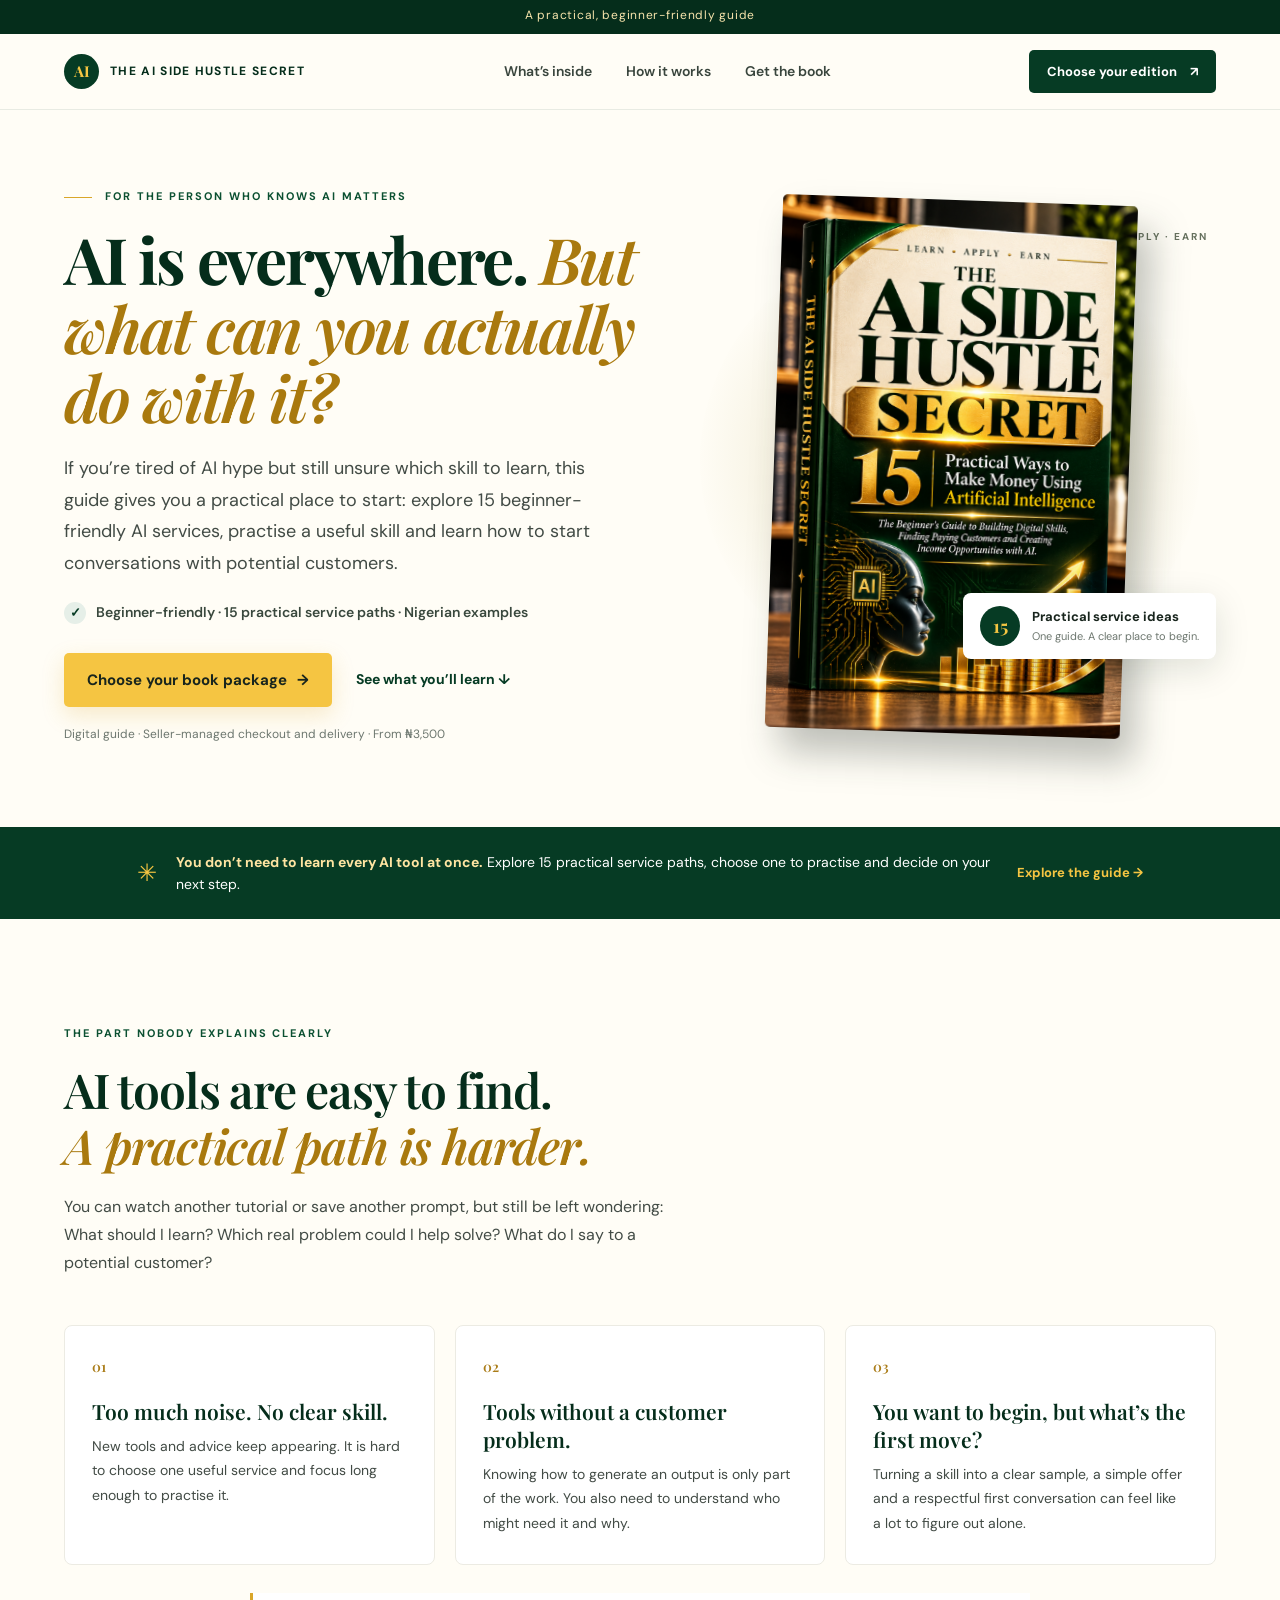
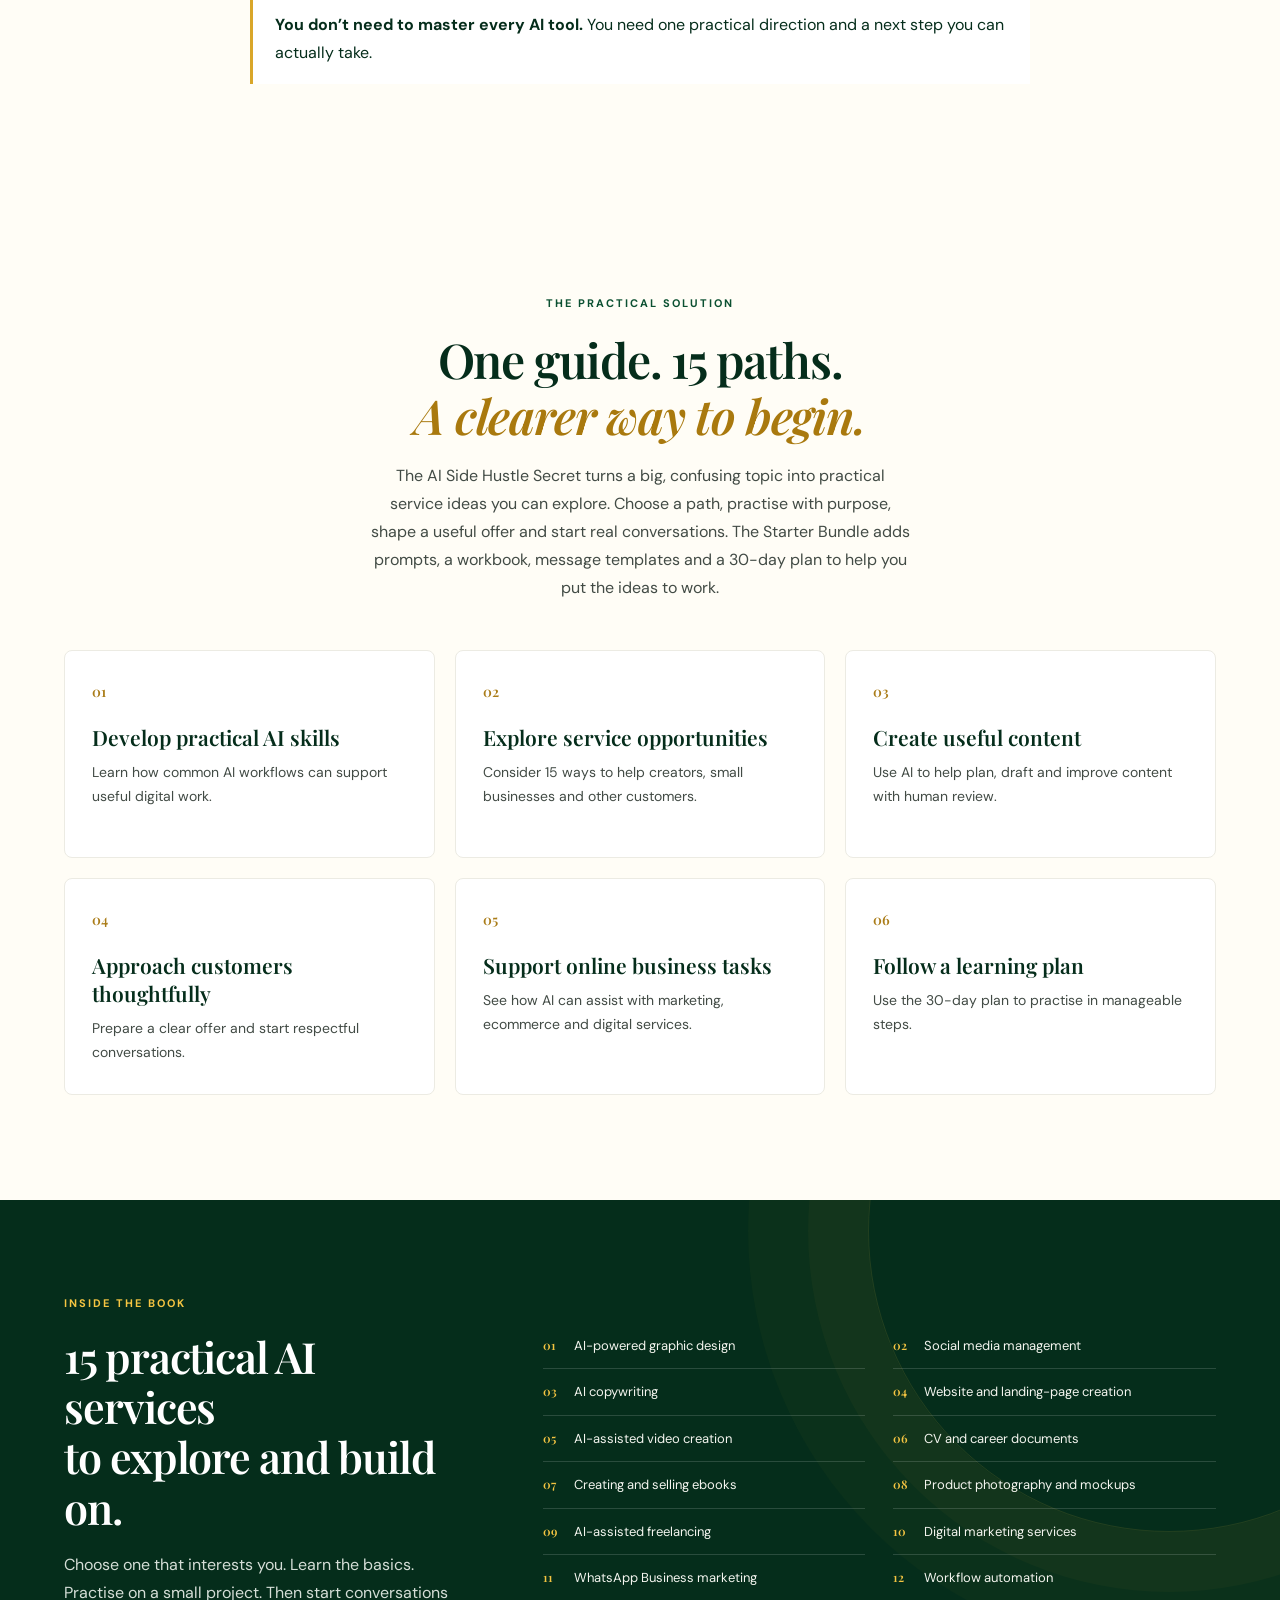
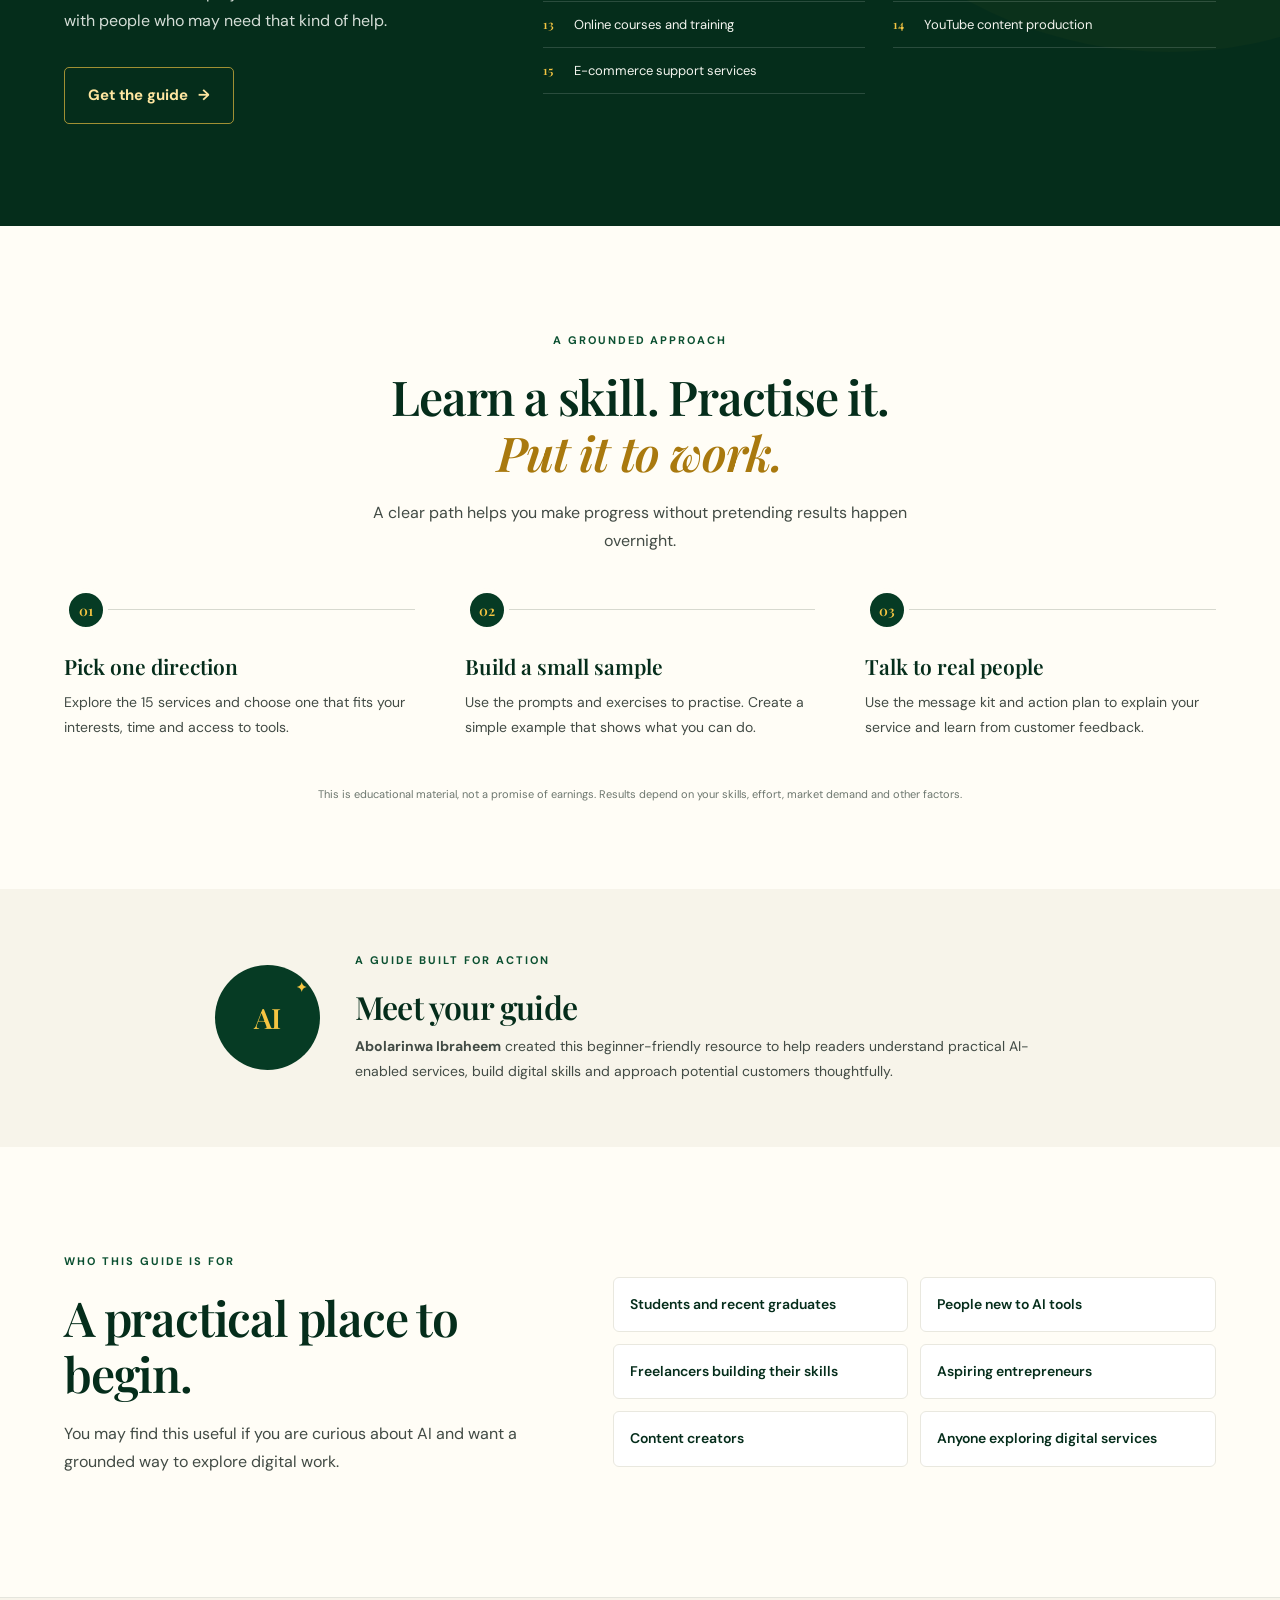
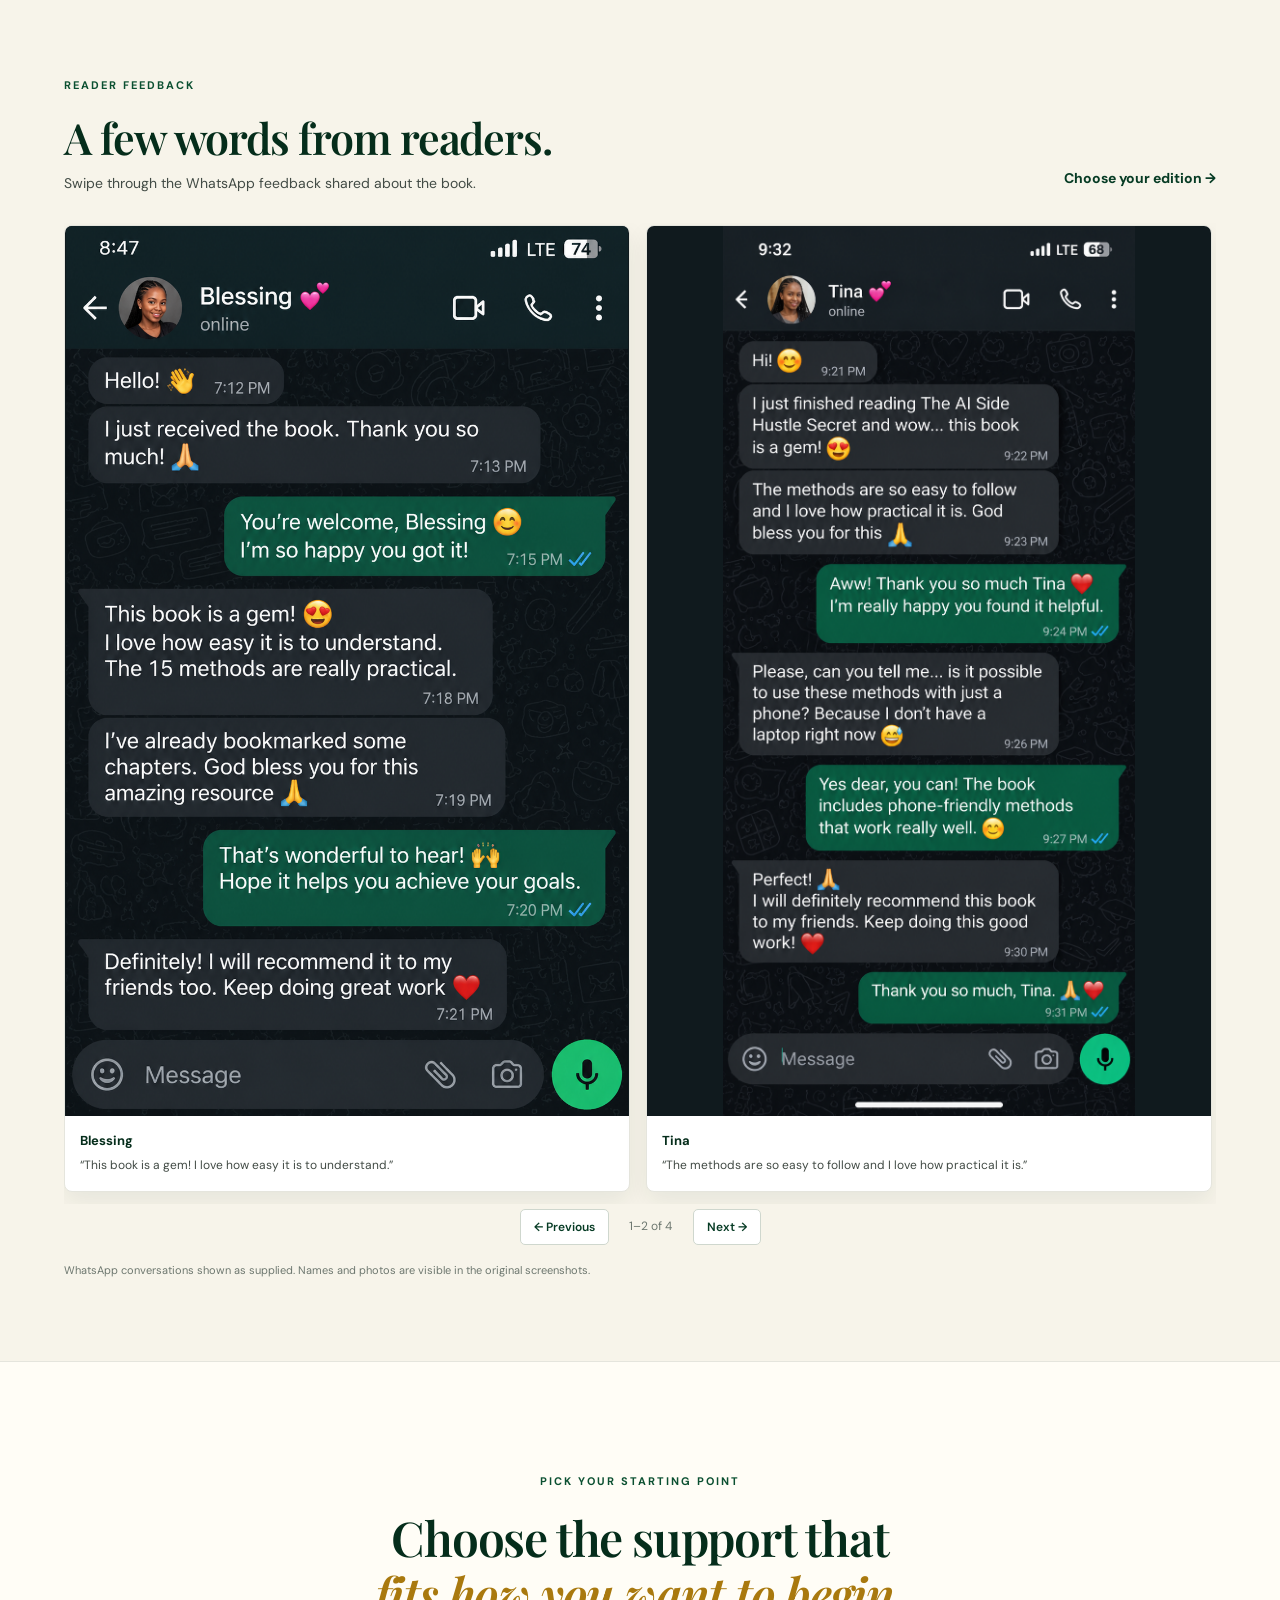
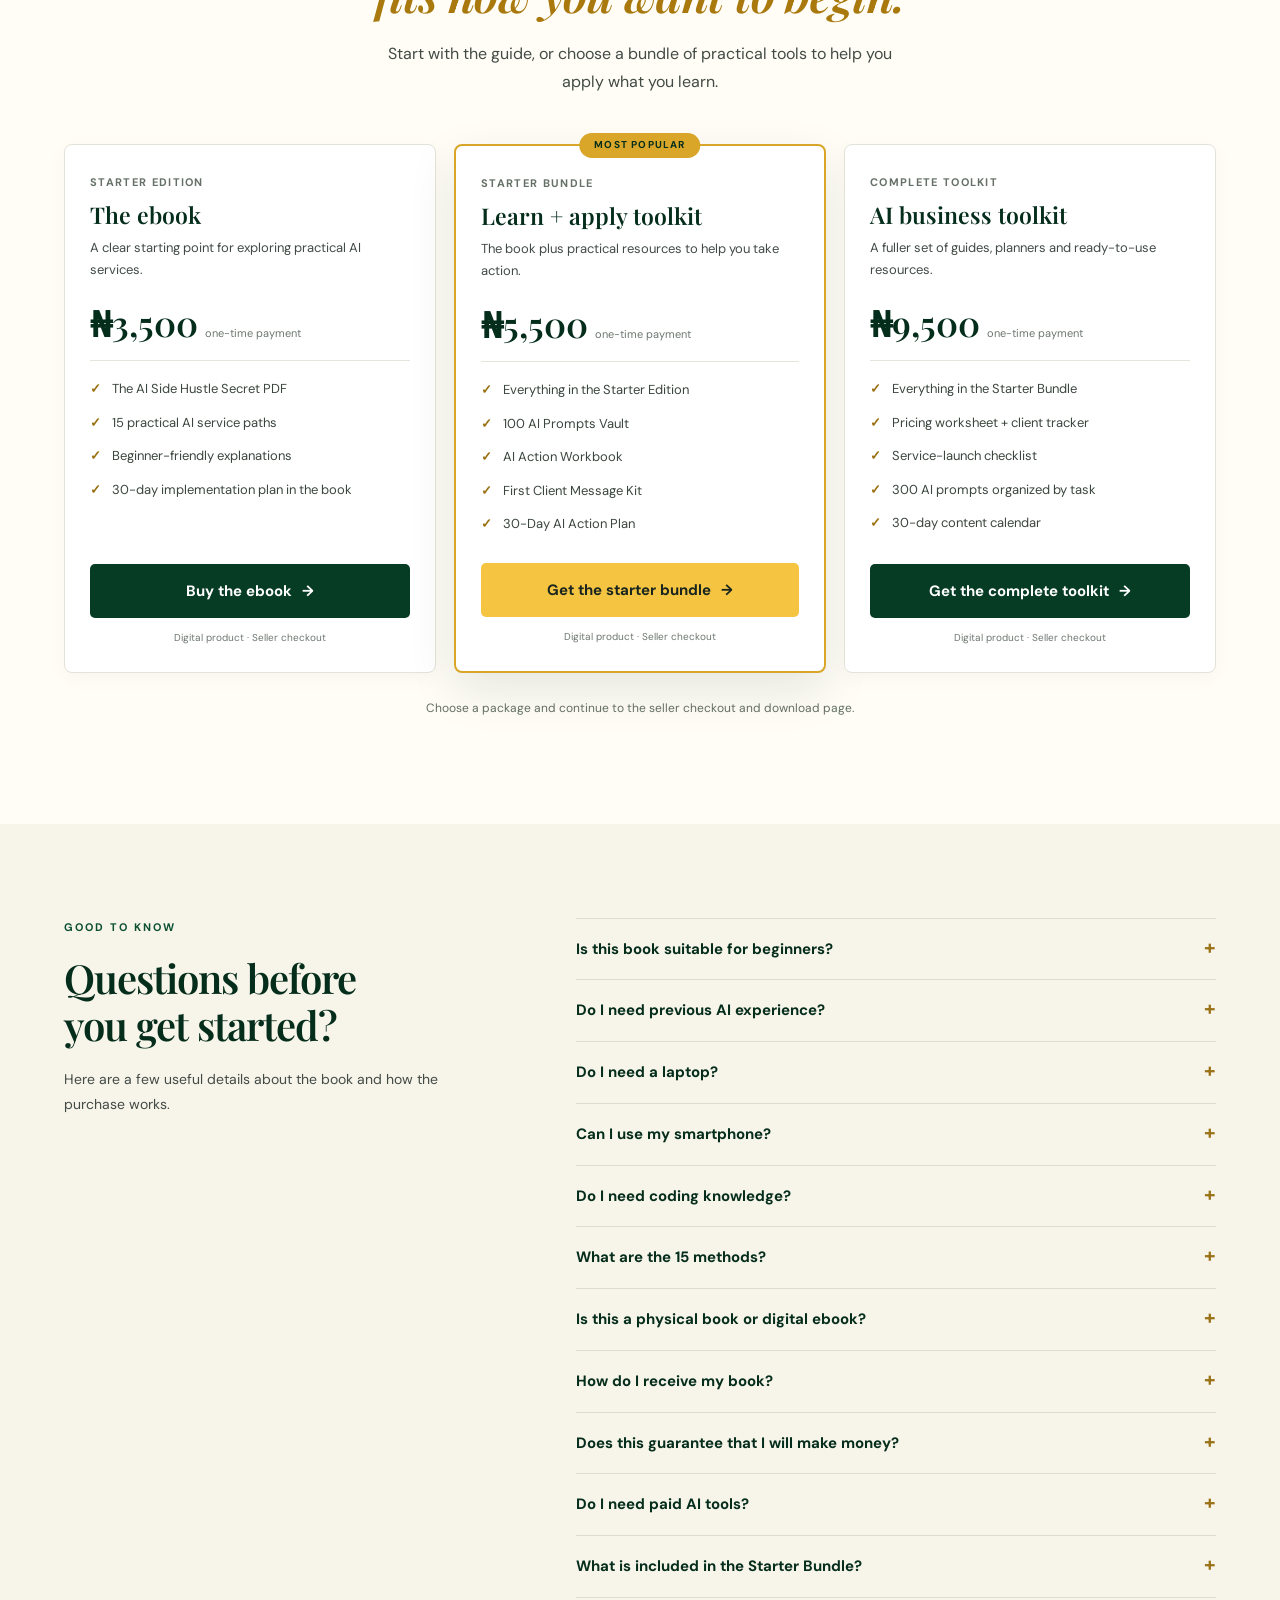
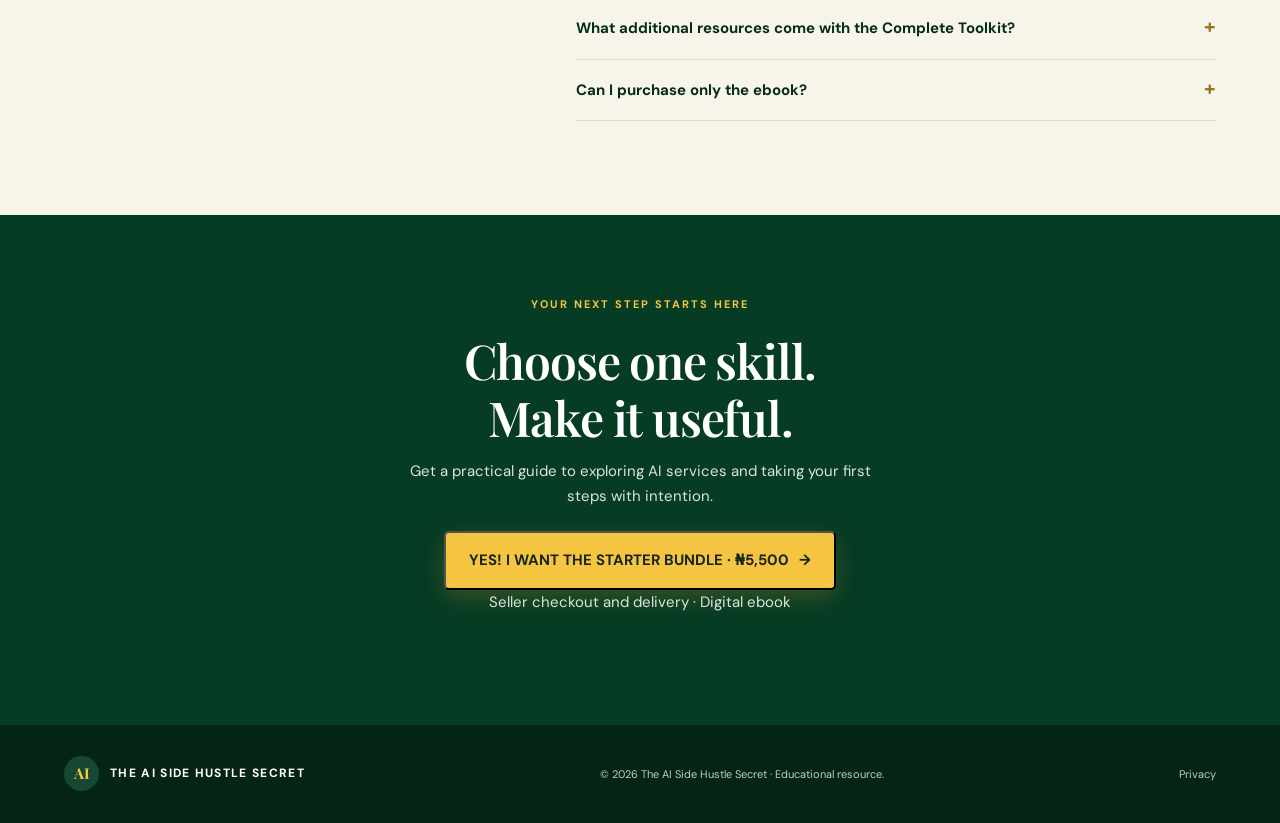
==== index.html @ d6d4d1c8 "Add comprehensive styles for layout, typography, and responsive design - Introduced a new CSS file w" ====
<!doctype html>
<html lang="en">
<head>
  <meta charset="utf-8">
  <meta name="viewport" content="width=device-width, initial-scale=1">
  <meta name="theme-color" content="#063b24">
  <meta name="description" content="A beginner-friendly guide to 15 practical ways to use AI, build digital skills and find paying clients. Start with The AI Side Hustle Secret.">
  <meta property="og:title" content="The AI Side Hustle Secret — 15 practical ways to earn with AI">
  <meta property="og:description" content="A clear, Nigeria-first guide to turning AI skills into useful services and real customer conversations.">
  <meta property="og:image" content="assets/ai-side-hustle-cover.png">
  <title>The AI Side Hustle Secret | A practical guide to earning with AI</title>
  <link rel="preconnect" href="https://fonts.googleapis.com">
  <link rel="preconnect" href="https://fonts.gstatic.com" crossorigin>
  <link href="https://fonts.googleapis.com/css2?family=DM+Sans:wght@400;500;600;700&family=Playfair+Display:wght@600;700&display=swap" rel="stylesheet">
  <link rel="stylesheet" href="styles.css">
  <script defer src="seller-links.js"></script>
  <script defer src="script.js"></script>
</head>
<body>
  <div class="scroll-progress" aria-hidden="true"><span></span></div>
  <div class="announcement">A practical, beginner-friendly guide</div>
  <header class="site-header">
    <a class="brand" href="#top" aria-label="The AI Side Hustle Secret home"><span class="brand-mark">AI</span><span>THE AI SIDE HUSTLE SECRET</span></a>
    <button class="menu-toggle" aria-expanded="false" aria-controls="site-nav" aria-label="Open menu"><span></span><span></span></button>
    <nav id="site-nav" class="site-nav"><a href="#inside">What’s inside</a><a href="#how">How it works</a><a href="#offers">Get the book</a></nav>
    <a class="header-cta" href="#offers">Choose your edition <span aria-hidden="true">↗</span></a>
  </header>
  <main id="top">
    <section class="hero section-wrap">
      <div class="hero-copy">
        <p class="eyebrow"><span class="eyebrow-line"></span> FOR THE PERSON WHO KNOWS AI MATTERS</p>
        <h1>AI is everywhere. <em>But what can you actually do with it?</em></h1>
        <p class="hero-lede">If you’re tired of AI hype but still unsure which skill to learn, this guide gives you a practical place to start: explore 15 beginner-friendly AI services, practise a useful skill and learn how to start conversations with potential customers.</p>
        <div class="hero-proof"><span class="check-icon">✓</span><span>Beginner-friendly · 15 practical service paths · Nigerian examples</span></div>
        <div class="hero-actions"><a class="button button-gold" href="#offers">Choose your book package <span aria-hidden="true">→</span></a><a class="text-link" href="#inside">See what you’ll learn <span aria-hidden="true">↓</span></a></div>
        <p class="hero-note">Digital guide · Seller-managed checkout and delivery · From ₦3,500</p>
      </div>
      <div class="hero-art">
        <div class="art-glow"></div><div class="book-frame"><img src="assets/ai-side-hustle-cover.png" alt="The AI Side Hustle Secret book cover"></div>
        <div class="floating-note"><span class="note-icon">15</span><span><strong>Practical service ideas</strong><small>One guide. A clear place to begin.</small></span></div>
        <div class="art-caption"><span class="caption-dot"></span> LEARN · APPLY · EARN</div>
      </div>
    </section>

    <section class="truth-band"><div class="truth-inner"><span class="truth-icon">✳</span><p><strong>You don’t need to learn every AI tool at once.</strong> Explore 15 practical service paths, choose one to practise and decide on your next step.</p><a href="#inside">Explore the guide <span aria-hidden="true">→</span></a></div></section>

    <section class="section section-wrap problem-section">
      <div class="section-intro"><p class="eyebrow">THE PART NOBODY EXPLAINS CLEARLY</p><h2>AI tools are easy to find.<br><em>A practical path is harder.</em></h2><p>You can watch another tutorial or save another prompt, but still be left wondering: What should I learn? Which real problem could I help solve? What do I say to a potential customer?</p></div>
      <div class="benefit-grid"><article class="benefit-card"><span class="card-number">01</span><h3>Too much noise. No clear skill.</h3><p>New tools and advice keep appearing. It is hard to choose one useful service and focus long enough to practise it.</p></article><article class="benefit-card"><span class="card-number">02</span><h3>Tools without a customer problem.</h3><p>Knowing how to generate an output is only part of the work. You also need to understand who might need it and why.</p></article><article class="benefit-card"><span class="card-number">03</span><h3>You want to begin, but what’s the first move?</h3><p>Turning a skill into a clear sample, a simple offer and a respectful first conversation can feel like a lot to figure out alone.</p></article></div>
      <p class="problem-close"><strong>You don’t need to master every AI tool.</strong> You need one practical direction and a next step you can actually take.</p>
    </section>

    <section class="section section-wrap"><div class="section-intro centered"><p class="eyebrow">THE PRACTICAL SOLUTION</p><h2>One guide. 15 paths.<br><em>A clearer way to begin.</em></h2><p>The AI Side Hustle Secret turns a big, confusing topic into practical service ideas you can explore. Choose a path, practise with purpose, shape a useful offer and start real conversations. The Starter Bundle adds prompts, a workbook, message templates and a 30-day plan to help you put the ideas to work.</p></div><div class="benefit-grid"><article class="benefit-card"><span class="card-number">01</span><h3>Develop practical AI skills</h3><p>Learn how common AI workflows can support useful digital work.</p></article><article class="benefit-card"><span class="card-number">02</span><h3>Explore service opportunities</h3><p>Consider 15 ways to help creators, small businesses and other customers.</p></article><article class="benefit-card"><span class="card-number">03</span><h3>Create useful content</h3><p>Use AI to help plan, draft and improve content with human review.</p></article><article class="benefit-card"><span class="card-number">04</span><h3>Approach customers thoughtfully</h3><p>Prepare a clear offer and start respectful conversations.</p></article><article class="benefit-card"><span class="card-number">05</span><h3>Support online business tasks</h3><p>See how AI can assist with marketing, ecommerce and digital services.</p></article><article class="benefit-card"><span class="card-number">06</span><h3>Follow a learning plan</h3><p>Use the 30-day plan to practise in manageable steps.</p></article></div></section>
    <section id="inside" class="inside-section"><div class="section-wrap inside-layout"><div class="inside-copy"><p class="eyebrow eyebrow-light">INSIDE THE BOOK</p><h2>15 practical AI services<br>to explore and build on.</h2><p>Choose one that interests you. Learn the basics. Practise on a small project. Then start conversations with people who may need that kind of help.</p><a href="#offers" class="button button-outline">Get the guide <span aria-hidden="true">→</span></a></div><div class="chapter-list"><div><span>01</span>AI-powered graphic design</div><div><span>02</span>Social media management</div><div><span>03</span>AI copywriting</div><div><span>04</span>Website and landing-page creation</div><div><span>05</span>AI-assisted video creation</div><div><span>06</span>CV and career documents</div><div><span>07</span>Creating and selling ebooks</div><div><span>08</span>Product photography and mockups</div><div><span>09</span>AI-assisted freelancing</div><div><span>10</span>Digital marketing services</div><div><span>11</span>WhatsApp Business marketing</div><div><span>12</span>Workflow automation</div><div><span>13</span>Online courses and training</div><div><span>14</span>YouTube content production</div><div><span>15</span>E-commerce support services</div></div></div></section>

    <section id="how" class="section section-wrap steps-section"><div class="section-intro centered"><p class="eyebrow">A GROUNDED APPROACH</p><h2>Learn a skill. Practise it.<br><em>Put it to work.</em></h2><p>A clear path helps you make progress without pretending results happen overnight.</p></div><div class="steps-grid"><article><span class="step-icon">01</span><h3>Pick one direction</h3><p>Explore the 15 services and choose one that fits your interests, time and access to tools.</p></article><article><span class="step-icon">02</span><h3>Build a small sample</h3><p>Use the prompts and exercises to practise. Create a simple example that shows what you can do.</p></article><article><span class="step-icon">03</span><h3>Talk to real people</h3><p>Use the message kit and action plan to explain your service and learn from customer feedback.</p></article></div><p class="fine-print">This is educational material, not a promise of earnings. Results depend on your skills, effort, market demand and other factors.</p></section>

    <section class="author-section"><div class="section-wrap author-inner"><div class="author-monogram">AI<span>✦</span></div><div><p class="eyebrow">A GUIDE BUILT FOR ACTION</p><h2>Meet your guide</h2><p><strong>Abolarinwa Ibraheem</strong> created this beginner-friendly resource to help readers understand practical AI-enabled services, build digital skills and approach potential customers thoughtfully.</p></div></div></section>

    <section class="section section-wrap"><div class="who-layout"><div class="section-intro"><p class="eyebrow">WHO THIS GUIDE IS FOR</p><h2>A practical place to begin.</h2><p>You may find this useful if you are curious about AI and want a grounded way to explore digital work.</p></div><div class="who-list"><span>Students and recent graduates</span><span>People new to AI tools</span><span>Freelancers building their skills</span><span>Aspiring entrepreneurs</span><span>Content creators</span><span>Anyone exploring digital services</span></div></div></section>

    <section class="proof-section" aria-labelledby="proof-title">
      <div class="section-wrap">
        <div class="proof-heading"><div><p class="eyebrow">READER FEEDBACK</p><h2 id="proof-title">A few words from readers.</h2><p>Swipe through the WhatsApp feedback shared about the book.</p></div><a class="text-link" href="#offers">Choose your edition <span aria-hidden="true">→</span></a></div>
        <div class="proof-gallery" role="group" aria-label="WhatsApp reader feedback" tabindex="0">
          <figure class="proof-card"><img src="assets/reader-feedback-blessing.png" alt="WhatsApp feedback from Blessing: ‘This book is a gem! I love how easy it is to understand. The 15 methods are really practical.’" loading="lazy"><figcaption><strong>Blessing</strong><span>“This book is a gem! I love how easy it is to understand.”</span></figcaption></figure>
          <figure class="proof-card"><img src="assets/reader-feedback-tina.png" alt="WhatsApp feedback from Tina: ‘The methods are so easy to follow and I love how practical it is.’" loading="lazy"><figcaption><strong>Tina</strong><span>“The methods are so easy to follow and I love how practical it is.”</span></figcaption></figure>
          <figure class="proof-card"><img src="assets/reader-feedback-david.png" alt="WhatsApp feedback from David: ‘I love how simple and practical it is. No wahala, straight to the point.’" loading="lazy"><figcaption><strong>David</strong><span>“I love how simple and practical it is. No wahala, straight to the point.”</span></figcaption></figure>
          <figure class="proof-card"><img src="assets/reader-feedback-precious.png" alt="WhatsApp feedback from Precious praising the book’s clear explanations and practical methods." loading="lazy"><figcaption><strong>Precious</strong><span>“The methods are super practical and legit!”</span></figcaption></figure>
        </div>
        <div class="proof-controls"><button type="button" class="proof-control" data-proof-prev aria-label="Previous reader message">← Previous</button><span class="proof-position" aria-live="polite">1–2 of 4</span><button type="button" class="proof-control" data-proof-next aria-label="Next reader message">Next →</button></div>        <p class="proof-footnote">WhatsApp conversations shown as supplied. Names and photos are visible in the original screenshots.</p>
      </div>
    </section>
    <section id="offers" class="section section-wrap offers-section"><div class="section-intro centered"><p class="eyebrow">PICK YOUR STARTING POINT</p><h2>Choose the support that<br><em>fits how you want to begin.</em></h2><p>Start with the guide, or choose a bundle of practical tools to help you apply what you learn.</p></div><div class="offer-grid" id="offer-grid" aria-live="polite"><div class="loading-card">Loading available packages…</div></div><p class="payment-note">Choose a package and continue to the seller checkout and download page.</p></section>

    <section class="faq-section"><div class="section-wrap faq-layout"><div><p class="eyebrow">GOOD TO KNOW</p><h2>Questions before<br>you get started?</h2><p>Here are a few useful details about the book and how the purchase works.</p></div><div class="faq-list">
      <details><summary>Is this book suitable for beginners?<span>+</span></summary><p>Yes. It is written for beginners and explains practical AI service paths in clear steps.</p></details>
      <details><summary>Do I need previous AI experience?<span>+</span></summary><p>No previous AI experience is required. You will need to practise and check the tools available to you.</p></details>
      <details><summary>Do I need a laptop?<span>+</span></summary><p>A laptop can make some tasks easier, but many learning and content activities can be explored on a smartphone.</p></details>
      <details><summary>Can I use my smartphone?<span>+</span></summary><p>Yes. Many AI and communication tools have mobile versions. Website and automation tasks may be easier on a computer.</p></details>
      <details><summary>Do I need coding knowledge?<span>+</span></summary><p>No. The guide includes non-coding service paths. Some technical services may require extra learning.</p></details>
      <details><summary>What are the 15 methods?<span>+</span></summary><p>Graphic design, social media, copywriting, website creation, video, CVs, ebooks, product mockups, freelancing, digital marketing, WhatsApp marketing, automation, online training, YouTube and ecommerce support.</p></details>
      <details><summary>Is this a physical book or digital ebook?<span>+</span></summary><p>This offer is for a digital PDF ebook, not a printed book.</p></details>
      <details><summary>How do I receive my book?<span>+</span></summary><p>Choose a package to continue to the seller page for payment and download instructions. The seller handles checkout and delivery.</p></details>
      <details><summary>Does this guarantee that I will make money?<span>+</span></summary><p>No. This is educational guidance, not a promise of clients or income. Results depend on your skills, effort, market demand and other factors.</p></details>
      <details><summary>Do I need paid AI tools?<span>+</span></summary><p>Not necessarily. Tool access and free plans change; check current pricing and terms before you begin.</p></details>
      <details><summary>What is included in the Starter Bundle?<span>+</span></summary><p>The PDF ebook, 100-prompt vault, action workbook, first-client message kit and 30-day action plan.</p></details>
      <details><summary>What additional resources come with the Complete Toolkit?<span>+</span></summary><p>A pricing and client-tracking workbook, service launch checklist, 300 prompts organized by task and 30-day content calendar.</p></details>
      <details><summary>Can I purchase only the ebook?<span>+</span></summary><p>Yes. Choose the ₦3,500 Starter Edition in the packages section.</p></details>
    </div></div></section>
    <section class="last-cta"><div class="section-wrap last-cta-inner"><p class="eyebrow eyebrow-light">YOUR NEXT STEP STARTS HERE</p><h2>Choose one skill.<br>Make it useful.</h2><p>Get a practical guide to exploring AI services and taking your first steps with intention.</p><button class="button button-gold" data-buy="starterBundle">YES! I WANT THE STARTER BUNDLE · ₦5,500 <span aria-hidden="true">→</span></button><p class="fine-print">Seller checkout and delivery · Digital ebook</p></div></section>
  </main>
  <footer class="site-footer"><a class="brand brand-footer" href="#top"><span class="brand-mark">AI</span><span>THE AI SIDE HUSTLE SECRET</span></a><p>© <span id="year"></span> The AI Side Hustle Secret · Educational resource.</p><a href="privacy.html">Privacy</a></footer>
  <div class="mobile-buy" id="mobile-buy"><span>From <strong>₦3,500</strong></span><a href="#offers">Choose a package <span aria-hidden="true">→</span></a></div>
  <div class="toast" id="toast" role="status" aria-live="polite"></div>
</body>
</html>
---- styles.css ----
:root{--green:#063b24;--green-dark:#052d1b;--green-mid:#0b5031;--gold:#d9a629;--gold-bright:#f5c542;--cream:#fffdf6;--cream-2:#f7f4ea;--white:#fff;--ink:#18251d;--body:#424b45;--muted:#6d776f;--line:#e5e5dd;--shadow:0 24px 70px rgba(13,36,23,.15);--serif:"Playfair Display",Georgia,serif;--sans:"DM Sans",Arial,sans-serif}
*{box-sizing:border-box}html{scroll-behavior:smooth;scroll-padding-top:92px}body{margin:0;color:var(--ink);background:var(--cream);font:16px/1.65 var(--sans);-webkit-font-smoothing:antialiased}a{color:inherit;text-decoration:none}button{font:inherit}.announcement{height:34px;background:var(--green-dark);color:#f7e4ac;text-align:center;font-size:12px;letter-spacing:.06em;padding:6px 16px}.site-header{height:76px;padding:0 max(5vw,24px);display:flex;align-items:center;justify-content:space-between;background:rgba(255,253,246,.96);border-bottom:1px solid rgba(6,59,36,.09);position:sticky;top:0;z-index:20;backdrop-filter:blur(12px)}.brand{display:flex;align-items:center;gap:11px;color:var(--green-dark);font-weight:700;font-size:12px;letter-spacing:.11em}.brand-mark{width:35px;height:35px;display:grid;place-items:center;background:var(--green);color:var(--gold-bright);border-radius:50%;font-family:var(--serif);font-size:15px;letter-spacing:0}.site-nav{display:flex;gap:34px;font-size:14px;font-weight:600;color:#39453d}.site-nav a:hover,.text-link:hover{color:var(--green-mid)}.header-cta{background:var(--green);color:white;padding:11px 18px;border-radius:5px;font-size:13px;font-weight:700}.header-cta span,.button span{margin-left:10px}.menu-toggle{display:none}.section-wrap{width:min(1160px,90vw);margin:0 auto}.hero{min-height:690px;display:grid;grid-template-columns:1.05fr .95fr;align-items:center;gap:32px;padding-top:65px;padding-bottom:70px}.hero-copy{padding:12px 0}.eyebrow{font-size:11px;letter-spacing:.18em;font-weight:700;color:var(--green-mid);margin:0 0 19px}.eyebrow-line{display:inline-block;width:28px;height:1px;background:var(--gold);vertical-align:middle;margin-right:8px}.hero h1{font-family:var(--serif);font-size:clamp(42px,5vw,67px);line-height:1.08;letter-spacing:-.035em;color:var(--green-dark);margin:0 0 22px;max-width:650px}.hero h1 em,.section-intro h2 em{color:#a9790e;font-weight:600}.hero-lede{font-size:18px;line-height:1.75;color:var(--body);max-width:570px;margin:0 0 22px}.hero-proof{display:flex;align-items:center;gap:10px;font-size:14px;font-weight:600;color:#39483d}.check-icon{background:#e6efe8;color:var(--green);border-radius:50%;width:22px;height:22px;text-align:center;line-height:22px;font-size:13px}.hero-actions{display:flex;align-items:center;gap:24px;margin-top:28px}.button{display:inline-flex;justify-content:center;align-items:center;border-radius:5px;font-size:15px;font-weight:700;padding:15px 23px;transition:transform .2s,background .2s}.button:hover{transform:translateY(-2px)}.button-gold{background:var(--gold-bright);color:#18251d;box-shadow:0 8px 22px rgba(217,166,41,.22)}.button-gold:hover{background:#f9d56d}.text-link{font-size:14px;font-weight:700;color:var(--green)}.hero-note{font-size:12px;color:var(--muted);margin:18px 0 0}.hero-art{position:relative;min-height:555px;display:grid;place-items:center}.art-glow{position:absolute;inset:7% 3% 9%;border-radius:50%;background:radial-gradient(ellipse,#e5d39b 0%,#f4efdc 42%,rgba(255,253,246,0) 72%)}.book-frame{position:relative;z-index:1;width:min(355px,69%);transform:rotate(2deg);filter:drop-shadow(15px 24px 18px rgba(17,30,21,.27));transition:transform .45s}.book-frame:hover{transform:rotate(0) translateY(-7px)}.book-frame img{display:block;width:100%;border-radius:5px}.floating-note{position:absolute;z-index:2;right:0;bottom:85px;display:flex;align-items:center;gap:12px;background:white;padding:13px 17px;border-radius:8px;box-shadow:0 10px 35px rgba(16,40,25,.13)}.note-icon{width:40px;height:40px;border-radius:50%;display:grid;place-items:center;background:var(--green);color:var(--gold-bright);font:700 18px var(--serif)}.floating-note strong,.floating-note small{display:block}.floating-note strong{font-size:13px}.floating-note small{font-size:11px;color:var(--muted)}.art-caption{position:absolute;top:40px;right:8px;color:#66715e;font-size:10px;font-weight:700;letter-spacing:.2em}.caption-dot{display:inline-block;width:7px;height:7px;background:var(--gold);border-radius:50%;margin-right:8px}.truth-band{background:var(--green);color:white}.truth-inner{max-width:1050px;margin:auto;min-height:92px;padding:20px 22px;display:flex;align-items:center;gap:19px}.truth-icon{font-size:24px;color:var(--gold-bright)}.truth-inner p{font-size:14px;line-height:1.6;margin:0;flex:1}.truth-inner p strong{color:#ffe5a2}.truth-inner>a{white-space:nowrap;color:var(--gold-bright);font-size:13px;font-weight:700}.section{padding-top:105px;padding-bottom:105px}.section-intro{max-width:620px}.section-intro h2,.inside-copy h2,.faq-layout h2,.last-cta h2,.author-inner h2{font:600 clamp(34px,4vw,48px)/1.17 var(--serif);letter-spacing:-.025em;color:var(--green-dark);margin:0 0 19px}.section-intro>p:last-child,.inside-copy>p:not(.eyebrow),.faq-layout>div>p:not(.eyebrow){font-size:16px;color:var(--body);line-height:1.75}.benefit-grid{display:grid;grid-template-columns:repeat(3,1fr);gap:20px;margin-top:48px}.benefit-card{padding:28px 27px 29px;background:white;border:1px solid #ecebe3;border-radius:8px;min-height:208px}.card-number{font:600 14px var(--serif);color:#aa7c18}.benefit-card h3{font:600 21px var(--serif);color:var(--green-dark);margin:17px 0 9px}.benefit-card p{margin:0;color:var(--body);font-size:14px;line-height:1.75}.inside-section{background:var(--green-dark);color:white;padding:94px 0 102px;position:relative;overflow:hidden}.inside-section:after{content:"";position:absolute;right:-190px;top:-270px;width:600px;height:600px;border:1px solid rgba(245,197,66,.12);border-radius:50%;box-shadow:0 0 0 60px rgba(245,197,66,.03),0 0 0 120px rgba(245,197,66,.025)}.inside-layout{display:grid;grid-template-columns:.75fr 1.25fr;gap:75px;position:relative;z-index:1}.eyebrow-light{color:var(--gold-bright)}.inside-copy h2{color:white;font-size:43px}.inside-copy>p:not(.eyebrow){color:#d5ded7;max-width:390px}.button-outline{border:1px solid rgba(245,197,66,.65);color:#ffe6a0;margin-top:16px}.button-outline:hover{background:rgba(245,197,66,.1)}.chapter-list{display:grid;grid-template-columns:1fr 1fr;column-gap:28px;align-content:center}.chapter-list div{padding:12px 0;border-bottom:1px solid rgba(255,255,255,.15);font-size:13px;color:#f4f5ef}.chapter-list span{display:inline-block;width:31px;color:var(--gold-bright);font:600 12px var(--serif)}.centered{text-align:center;margin:0 auto}.centered>p:last-child{max-width:540px;margin-left:auto;margin-right:auto}.steps-section{padding-bottom:86px}.steps-grid{display:grid;grid-template-columns:repeat(3,1fr);gap:50px;margin-top:54px}.steps-grid article{position:relative;padding-top:20px;border-top:1px solid #d7d9cf}.step-icon{display:grid;place-items:center;width:44px;height:44px;border-radius:50%;background:var(--green);color:var(--gold-bright);font:600 14px var(--serif);margin-top:-42px;margin-bottom:20px;border:5px solid var(--cream)}.steps-grid h3{font:600 21px var(--serif);color:var(--green-dark);margin:0 0 10px}.steps-grid p{font-size:14px;color:var(--body);line-height:1.8;margin:0}.fine-print{text-align:center;font-size:11px;color:var(--muted);margin:44px auto 0;max-width:700px}.author-section{background:var(--cream-2);padding:62px 0}.author-inner{display:flex;align-items:center;gap:35px;max-width:850px}.author-inner h2{font-size:32px;margin-bottom:9px}.author-inner p:last-child{margin:0;color:var(--body);font-size:14px;line-height:1.8}.author-monogram{width:105px;height:105px;flex:0 0 105px;background:var(--green);color:var(--gold-bright);border-radius:50%;display:grid;place-items:center;font:600 28px var(--serif);position:relative}.author-monogram span{position:absolute;right:13px;top:13px;font-size:13px}.offers-section{padding-top:110px;padding-bottom:105px}.offer-grid{display:grid;grid-template-columns:repeat(3,1fr);gap:18px;align-items:stretch;margin-top:48px}.loading-card{grid-column:1/-1;text-align:center;padding:50px;background:white;border-radius:8px;color:var(--muted)}.offer-card{display:flex;flex-direction:column;position:relative;background:#fff;border:1px solid #e3e3d9;border-radius:8px;padding:28px 25px 25px;box-shadow:0 5px 20px rgba(8,39,21,.035)}.offer-card.popular{border:2px solid var(--gold);box-shadow:0 17px 48px rgba(8,39,21,.1);transform:translateY(-9px)}.popular-label{position:absolute;top:-13px;left:50%;transform:translateX(-50%);background:var(--gold);color:var(--green-dark);padding:4px 15px;border-radius:20px;white-space:nowrap;font-size:10px;letter-spacing:.12em;font-weight:700}.offer-name{font-size:11px;letter-spacing:.12em;text-transform:uppercase;color:#657067;font-weight:700}.offer-card h3{font:600 23px/1.25 var(--serif);color:var(--green-dark);margin:10px 0 7px}.offer-desc{font-size:13px;color:var(--body);min-height:42px;margin:0}.offer-price{display:flex;align-items:baseline;gap:7px;padding:19px 0 14px;border-bottom:1px solid var(--line)}.offer-price strong{font:600 35px var(--serif);color:var(--green-dark)}.offer-price span{font-size:11px;color:var(--muted)}.offer-includes{padding:11px 0 22px;list-style:none;margin:0;flex:1}.offer-includes li{position:relative;padding:7px 0 7px 22px;font-size:13px;color:#3b463e;line-height:1.5}.offer-includes li:before{content:"✓";position:absolute;left:0;color:#99700f;font-weight:700}.offer-cta{width:100%;border:0;background:var(--green);color:white;cursor:pointer}.popular .offer-cta{background:var(--gold-bright);color:#19251e}.offer-cta:disabled{opacity:.5;cursor:not-allowed}.offer-foot{margin:12px 0 0;text-align:center;font-size:10px;color:var(--muted)}.payment-note{margin:26px auto 0;text-align:center;font-size:12px;color:#647067;max-width:700px}.payment-note span{margin-right:6px}.faq-section{background:var(--cream-2);padding:94px 0}.faq-layout{display:grid;grid-template-columns:.8fr 1.2fr;gap:85px}.faq-layout h2{font-size:40px}.faq-layout>div>p:not(.eyebrow){font-size:14px}.faq-list details{border-bottom:1px solid #dddcd2;padding:18px 0}.faq-list details:first-child{border-top:1px solid #dddcd2}.faq-list summary{font-size:15px;font-weight:700;color:var(--green-dark);cursor:pointer;list-style:none;display:flex;justify-content:space-between;gap:16px}.faq-list summary::-webkit-details-marker{display:none}.faq-list summary span{color:#9a7217;font-size:20px;line-height:1}.faq-list details[open] summary span{transform:rotate(45deg)}.faq-list details p{font-size:13px;line-height:1.75;color:var(--body);max-width:650px;margin:12px 0 2px}.last-cta{background:var(--green);text-align:center;color:white;padding:80px 0 87px}.last-cta h2{color:white;font-size:48px;margin-bottom:14px}.last-cta p:not(.eyebrow){color:#dce5dc;max-width:500px;margin:0 auto 23px;font-size:15px}.site-footer{min-height:98px;padding:24px max(5vw,24px);display:flex;align-items:center;justify-content:space-between;gap:20px;background:#042516;color:#d3d9d4}.brand-footer{color:white}.brand-footer .brand-mark{background:#164831}.site-footer p,.site-footer>a:last-child{font-size:11px;color:#c3cbc3}.mobile-buy{display:none}.toast{position:fixed;z-index:50;left:50%;bottom:25px;transform:translate(-50%,20px);padding:12px 18px;border-radius:6px;background:var(--green-dark);color:white;box-shadow:var(--shadow);font-size:13px;opacity:0;pointer-events:none;transition:.2s}.toast.show{opacity:1;transform:translate(-50%,0)}
@media(max-width:900px){.site-nav{gap:18px}.hero{min-height:620px}.hero h1{font-size:54px}.inside-layout{gap:40px}.chapter-list{column-gap:16px}.faq-layout{gap:48px}.offer-card{padding-left:19px;padding-right:19px}}
@media(max-width:700px){html{scroll-padding-top:72px}.announcement{height:auto;min-height:32px;font-size:10px;padding:7px}.site-header{height:64px;padding:0 5vw}.brand{font-size:10px;letter-spacing:.07em}.brand-mark{width:31px;height:31px}.header-cta{display:none}.menu-toggle{display:flex;width:39px;height:39px;border:1px solid var(--line);background:white;border-radius:5px;align-items:center;justify-content:center;flex-direction:column;gap:5px}.menu-toggle span{width:16px;height:1.5px;background:var(--green)}.site-nav{display:none;position:absolute;left:0;right:0;top:64px;padding:10px 5vw 18px;background:var(--cream);border-bottom:1px solid var(--line);flex-direction:column;gap:0}.site-nav.open{display:flex}.site-nav a{padding:12px 0}.hero{grid-template-columns:1fr;gap:5px;padding-top:48px;padding-bottom:42px;min-height:0}.hero h1{font-size:clamp(41px,11vw,58px)}.hero-lede{font-size:16px}.hero-actions{align-items:flex-start;flex-direction:column;gap:16px}.hero-art{min-height:440px;order:-1}.book-frame{width:min(270px,60%)}.floating-note{right:0;bottom:56px;padding:10px 12px}.art-caption{top:13px;right:7px}.truth-inner{align-items:flex-start;flex-wrap:wrap;gap:10px 13px;padding:19px 5vw}.truth-inner p{flex-basis:calc(100% - 42px);font-size:13px}.truth-inner>a{margin-left:39px}.section{padding-top:75px;padding-bottom:75px}.section-intro h2,.inside-copy h2,.faq-layout h2{font-size:36px}.benefit-grid{grid-template-columns:1fr;gap:12px;margin-top:33px}.benefit-card{min-height:0;padding:23px}.benefit-card h3{margin-top:11px}.inside-section{padding:74px 0}.inside-layout{grid-template-columns:1fr;gap:33px}.inside-copy h2{font-size:38px}.chapter-list{grid-template-columns:1fr}.chapter-list div{padding:10px 0}.steps-grid{grid-template-columns:1fr;gap:39px;margin-top:45px}.steps-grid article{margin-left:9px}.fine-print{margin-top:36px}.author-inner{align-items:flex-start;gap:20px}.author-monogram{width:68px;height:68px;flex-basis:68px;font-size:20px}.author-monogram span{right:7px;top:6px;font-size:10px}.author-section{padding:42px 0}.author-inner h2{font-size:27px}.offers-section{padding-top:75px;padding-bottom:80px}.offer-grid{grid-template-columns:1fr;gap:22px;margin-top:43px}.offer-card.popular{transform:none;margin-top:7px}.offer-card{padding:25px}.offer-desc{min-height:0}.faq-section{padding:74px 0}.faq-layout{grid-template-columns:1fr;gap:22px}.last-cta{padding:68px 0 76px}.last-cta h2{font-size:42px}.site-footer{padding:27px 5vw 86px;align-items:flex-start;flex-direction:column;gap:12px}.site-footer p{margin:0}.mobile-buy{position:fixed;z-index:19;bottom:0;left:0;right:0;display:flex;align-items:center;justify-content:space-between;padding:10px 5vw calc(10px + env(safe-area-inset-bottom));background:rgba(255,253,246,.97);border-top:1px solid var(--line);box-shadow:0 -8px 24px rgba(11,36,22,.08);backdrop-filter:blur(10px);font-size:12px}.mobile-buy strong{font-size:15px;color:var(--green-dark)}.mobile-buy a{background:var(--green);color:white;border-radius:4px;padding:10px 14px;font-weight:700}.mobile-buy a span{margin-left:5px}}
@media(prefers-reduced-motion:reduce){*,*::before,*::after{scroll-behavior:auto!important;transition:none!important}}

.who-layout{display:grid;grid-template-columns:.9fr 1.1fr;gap:55px;align-items:center}.who-list{display:grid;grid-template-columns:1fr 1fr;gap:12px}.who-list span{background:#fff;border:1px solid #e9e8df;border-radius:6px;padding:15px 16px;font-size:14px;font-weight:600;color:var(--green-dark)}.proof-placeholder{background:#fff;padding:58px 0;border-top:1px solid var(--line);border-bottom:1px solid var(--line)}.proof-placeholder h2{font:600 32px var(--serif);color:var(--green-dark);margin:0 0 10px}.proof-placeholder p:last-child{max-width:640px;color:var(--body);font-size:14px;margin:0}@media(max-width:700px){.who-layout{grid-template-columns:1fr;gap:20px}.who-list{grid-template-columns:1fr 1fr;gap:8px}.who-list span{font-size:12px;padding:12px}.proof-placeholder{padding:42px 0}.proof-placeholder h2{font-size:28px}}

/* Genuine reader feedback gallery */
.proof-section{background:var(--cream-2);padding:78px 0 82px;border-top:1px solid var(--line);border-bottom:1px solid var(--line)}
.proof-heading{display:flex;align-items:end;justify-content:space-between;gap:24px;margin-bottom:28px}
.proof-heading h2{font:600 clamp(32px,4vw,43px)/1.15 var(--serif);color:var(--green-dark);margin:0 0 9px;letter-spacing:-.025em}
.proof-heading p:not(.eyebrow){margin:0;color:var(--body);font-size:14px}
.proof-heading .text-link{white-space:nowrap;margin-bottom:5px}
.proof-gallery{display:grid;grid-template-columns:repeat(4,minmax(0,1fr));gap:15px;align-items:start}
.proof-card{margin:0;overflow:hidden;background:white;border:1px solid #e5e5dd;border-radius:8px;box-shadow:0 10px 25px rgba(7,40,22,.07)}
.proof-card img{display:block;width:100%;aspect-ratio:9/14.2;object-fit:contain;background:#101a1e}
.proof-card figcaption{padding:14px 15px 16px;display:flex;flex-direction:column;gap:5px}
.proof-card figcaption strong{font-size:13px;color:var(--green-dark)}
.proof-card figcaption span{font-size:12px;line-height:1.55;color:var(--body)}
.proof-footnote{margin:16px 0 0;color:var(--muted);font-size:11px}
@media(max-width:800px){.proof-gallery{grid-template-columns:repeat(2,minmax(0,1fr));gap:13px}}
@media(max-width:520px){.proof-section{padding:61px 0 65px}.proof-heading{align-items:flex-start;flex-direction:column;gap:12px}.proof-gallery{display:flex;overflow-x:auto;scroll-snap-type:x mandatory;gap:12px;margin-right:-5vw;padding:0 5vw 12px 0;scrollbar-width:thin}.proof-card{flex:0 0 75vw;scroll-snap-align:start}.proof-card img{aspect-ratio:9/14.2}}

/* A calm, automatic product reveal: tilt, lift and a warm glow. */
.book-frame{transform-origin:50% 55%;animation:bookFloatTilt 7s ease-in-out infinite;will-change:transform,filter}
.book-frame:hover{animation:bookHover .45s ease-out forwards}
.art-glow{animation:softGoldGlow 6s ease-in-out infinite}
@keyframes bookFloatTilt{0%,100%{transform:perspective(1100px) translateY(0) rotateZ(2deg) rotateY(-1deg);filter:drop-shadow(15px 24px 18px rgba(17,30,21,.27))}50%{transform:perspective(1100px) translateY(-9px) rotateZ(-1.5deg) rotateY(1.5deg);filter:drop-shadow(20px 31px 23px rgba(17,30,21,.24))}}
@keyframes bookHover{to{transform:perspective(1100px) translateY(-8px) rotateZ(0) rotateY(0);filter:drop-shadow(20px 30px 22px rgba(17,30,21,.25))}}
@keyframes softGoldGlow{0%,100%{opacity:.68;transform:scale(.97)}50%{opacity:1;transform:scale(1.04)}}
@media(prefers-reduced-motion:reduce){.book-frame,.art-glow{animation:none!important;will-change:auto}.book-frame{transform:rotate(1deg)}}

/* Subtle motion system across the funnel */
.scroll-progress{position:fixed;z-index:60;top:0;left:0;right:0;height:3px;pointer-events:none;background:transparent}
.scroll-progress span{display:block;width:100%;height:100%;background:linear-gradient(90deg,var(--gold),var(--gold-bright));transform:scaleX(0);transform-origin:left center}
.motion-ready [data-reveal]{opacity:0;transform:translateY(22px);transition:opacity .68s ease,transform .68s cubic-bezier(.2,.7,.2,1);transition-delay:var(--reveal-delay,0ms)}
.motion-ready [data-reveal].is-visible{opacity:1;transform:translateY(0)}
.benefit-card,.proof-card,.offer-card{transition:transform .3s ease,box-shadow .3s ease,border-color .3s ease}
.benefit-card:hover,.proof-card:hover,.offer-card:hover{transform:translateY(-5px);box-shadow:0 17px 38px rgba(7,40,22,.12);border-color:rgba(217,166,41,.65)}
.chapter-list div{transition:color .2s ease,transform .2s ease}.chapter-list div:hover{color:#ffe6a0;transform:translateX(3px)}
.site-nav a{transition:color .2s ease}.button{transition:transform .22s ease,box-shadow .22s ease,background .22s ease}.button:hover{box-shadow:0 10px 24px rgba(6,59,36,.16)}
.proof-card img{transition:transform .45s ease}.proof-card:hover img{transform:scale(1.025)}
.hero-actions .button-gold,.popular .offer-cta,.last-cta .button-gold{animation:ctaWarmth 4.8s ease-in-out infinite}
@keyframes ctaWarmth{0%,82%,100%{box-shadow:0 8px 22px rgba(217,166,41,.18)}90%{box-shadow:0 10px 30px rgba(217,166,41,.36)}}
@media(prefers-reduced-motion:reduce){.motion-ready [data-reveal]{opacity:1;transform:none;transition:none}.benefit-card,.proof-card,.offer-card,.chapter-list div,.site-nav a,.button,.proof-card img,.hero-actions .button-gold,.popular .offer-cta,.last-cta .button-gold{transition:none;animation:none}.scroll-progress{display:none}}

/* Auto-sliding proof carousel, with room for touch swipes and keyboard control. */
.proof-gallery{display:flex;gap:16px;overflow-x:auto;overflow-y:hidden;scroll-snap-type:x mandatory;scroll-behavior:smooth;scrollbar-width:none;padding:2px 2px 12px}
.proof-gallery::-webkit-scrollbar{display:none}
.proof-card{flex:0 0 calc((100% - 16px)/2);scroll-snap-align:start}
.proof-controls{display:flex;align-items:center;justify-content:center;gap:18px;margin-top:5px}
.proof-control{border:1px solid #cfd7ce;background:#fff;color:var(--green);border-radius:5px;padding:9px 13px;font:600 12px var(--sans);cursor:pointer;transition:background .2s ease,border-color .2s ease,transform .2s ease}
.proof-control:hover{background:#eef2ea;border-color:var(--gold);transform:translateY(-1px)}
.proof-position{font-size:12px;color:var(--muted);font-variant-numeric:tabular-nums;min-width:48px;text-align:center}
@media(max-width:800px){.proof-card{flex-basis:calc((100% - 16px)/2)}}
@media(max-width:520px){.proof-gallery{margin-right:-5vw;padding-right:5vw}.proof-card{flex:0 0 78vw}}
@media(prefers-reduced-motion:reduce){.proof-gallery{scroll-behavior:auto}.proof-control{transition:none}}
.problem-close{max-width:780px;margin:28px auto 0;padding:18px 22px;border-left:3px solid var(--gold);background:#fff;color:var(--green-dark);font-size:16px;line-height:1.7}
@media(max-width:700px){.problem-close{font-size:14px;margin-top:21px;padding:14px 16px}}
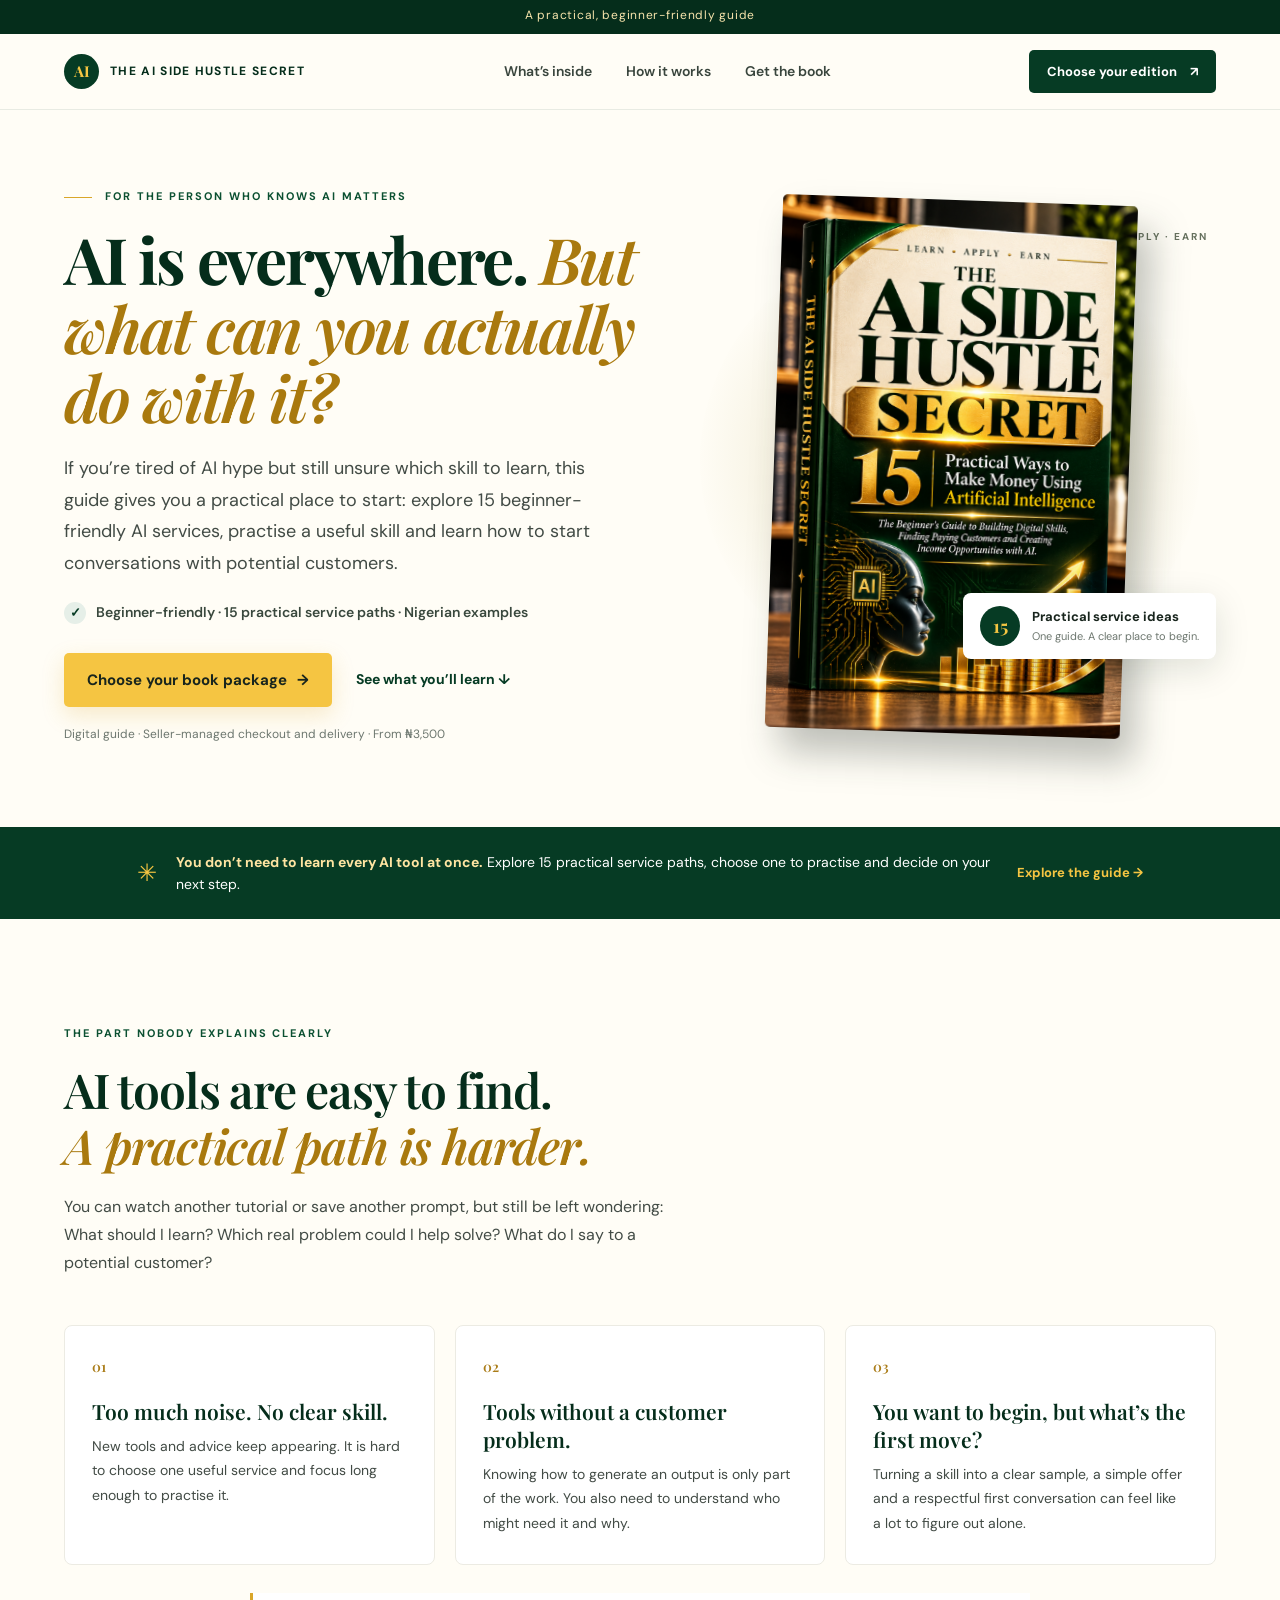
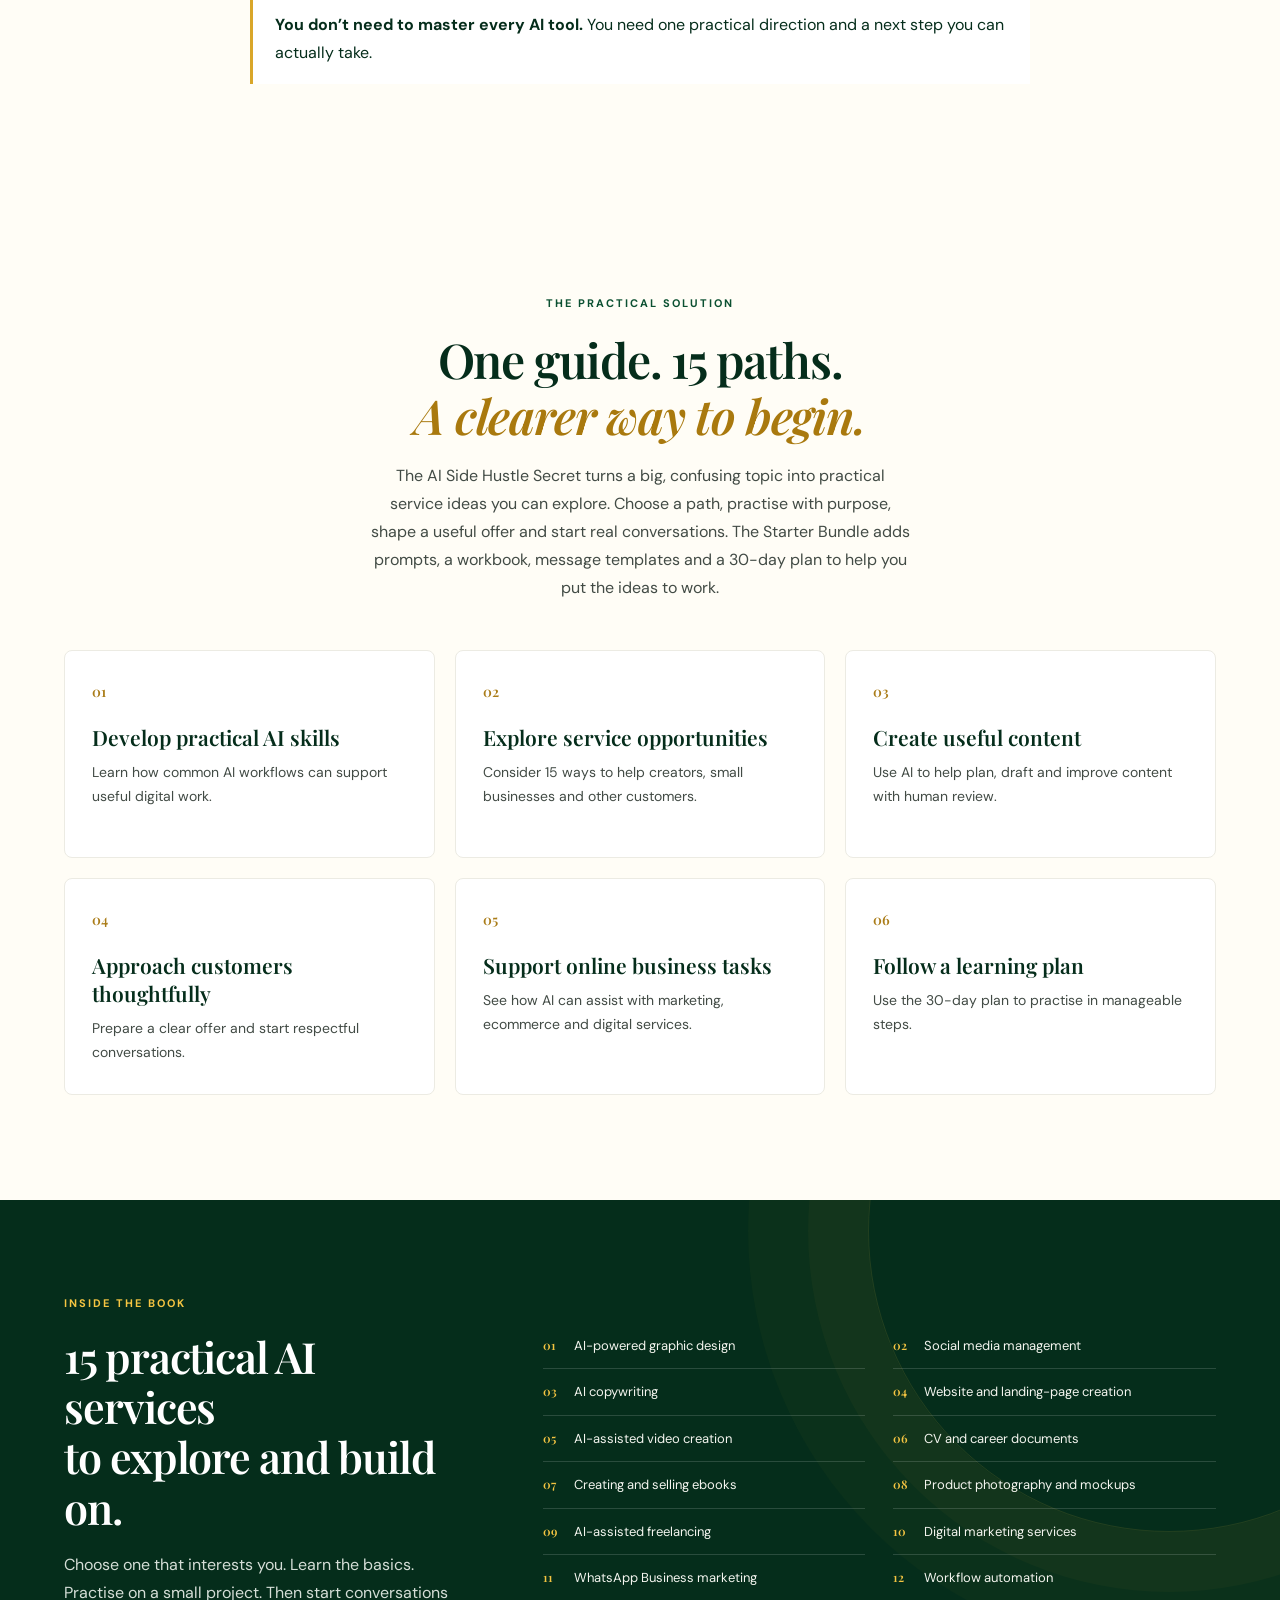
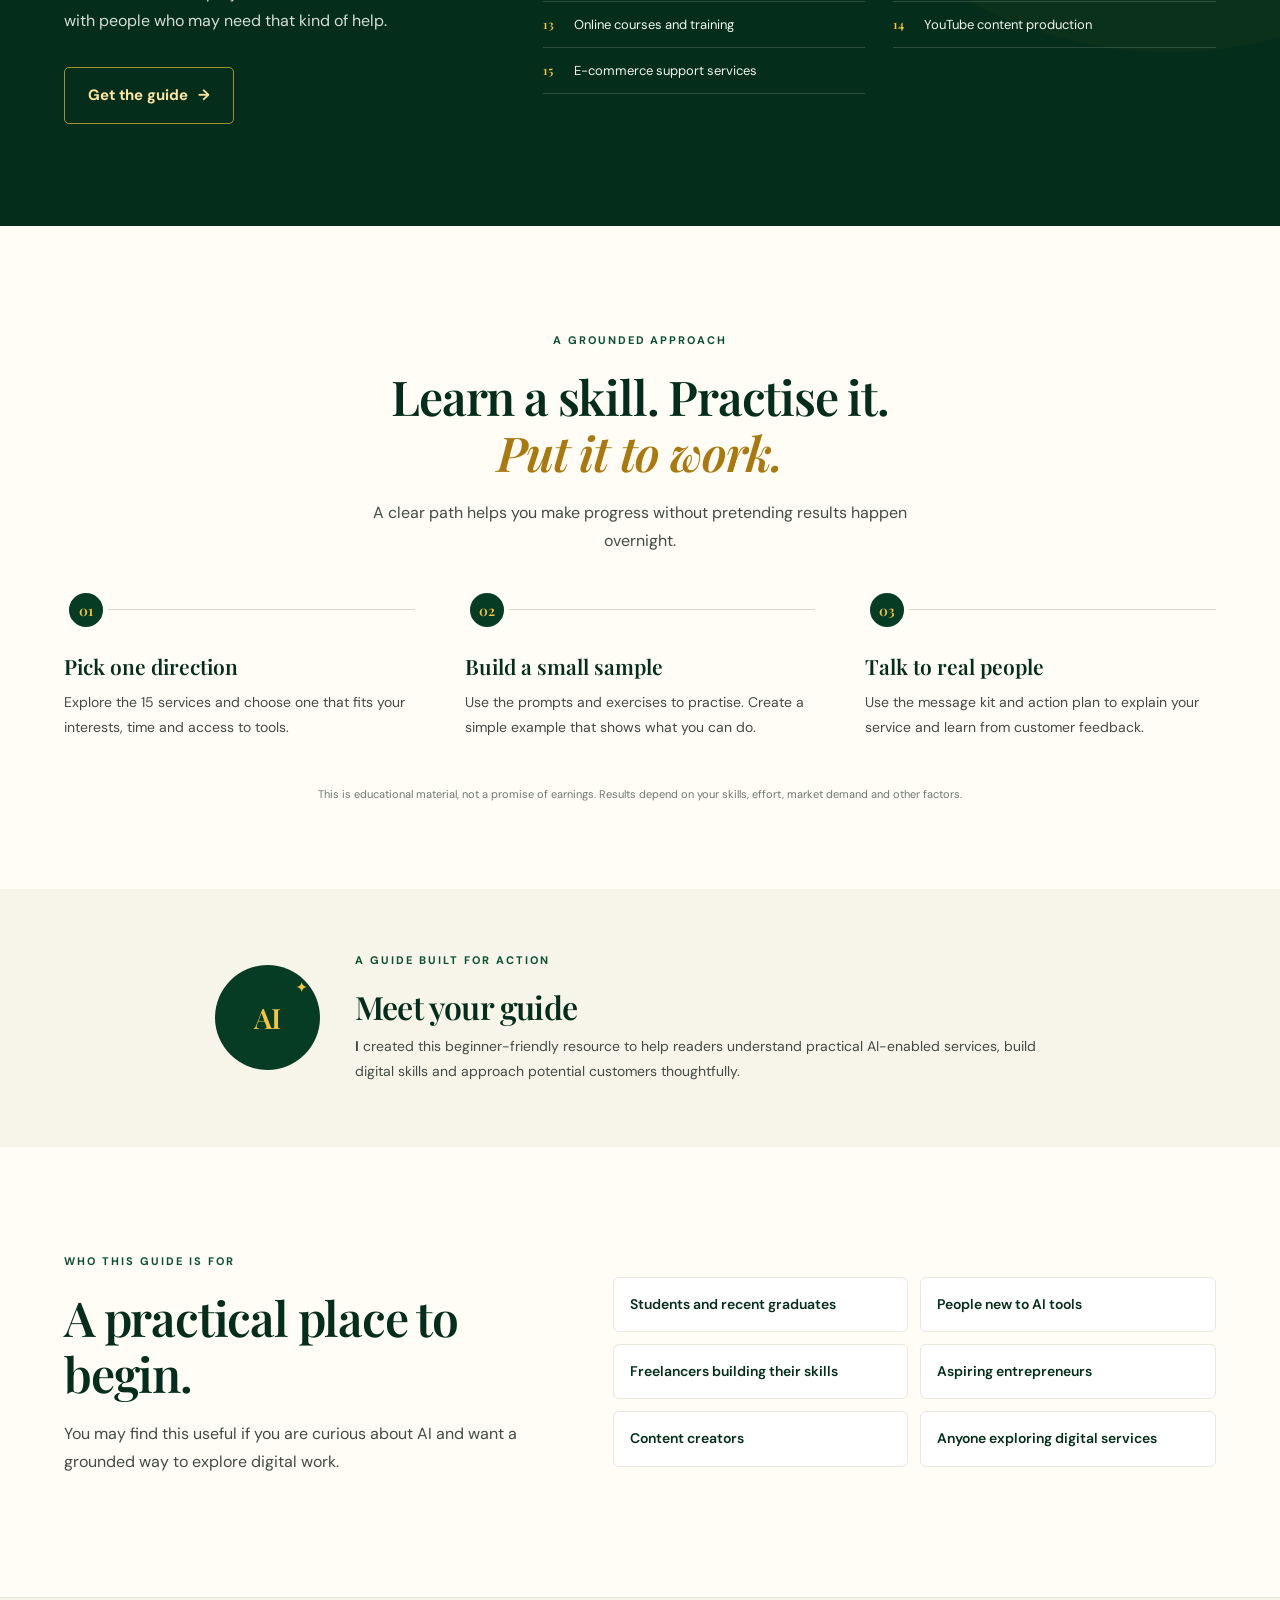
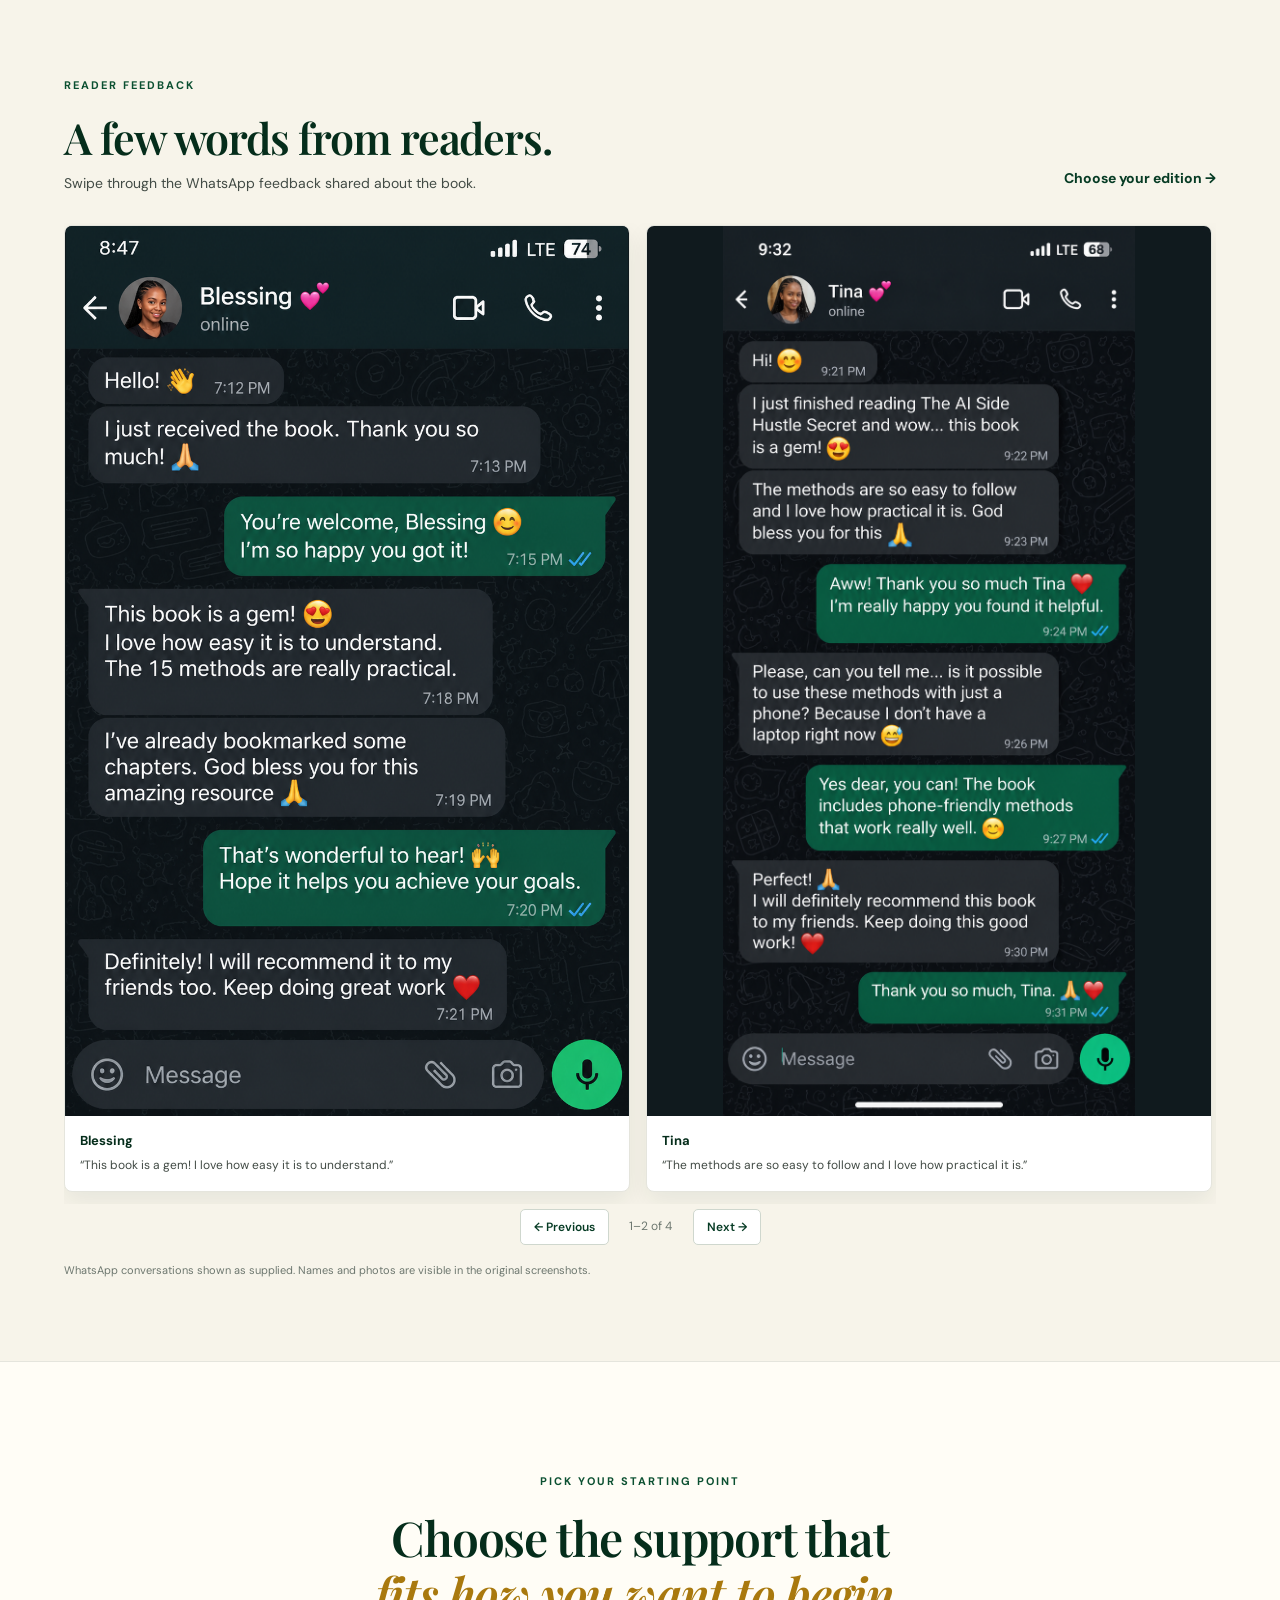
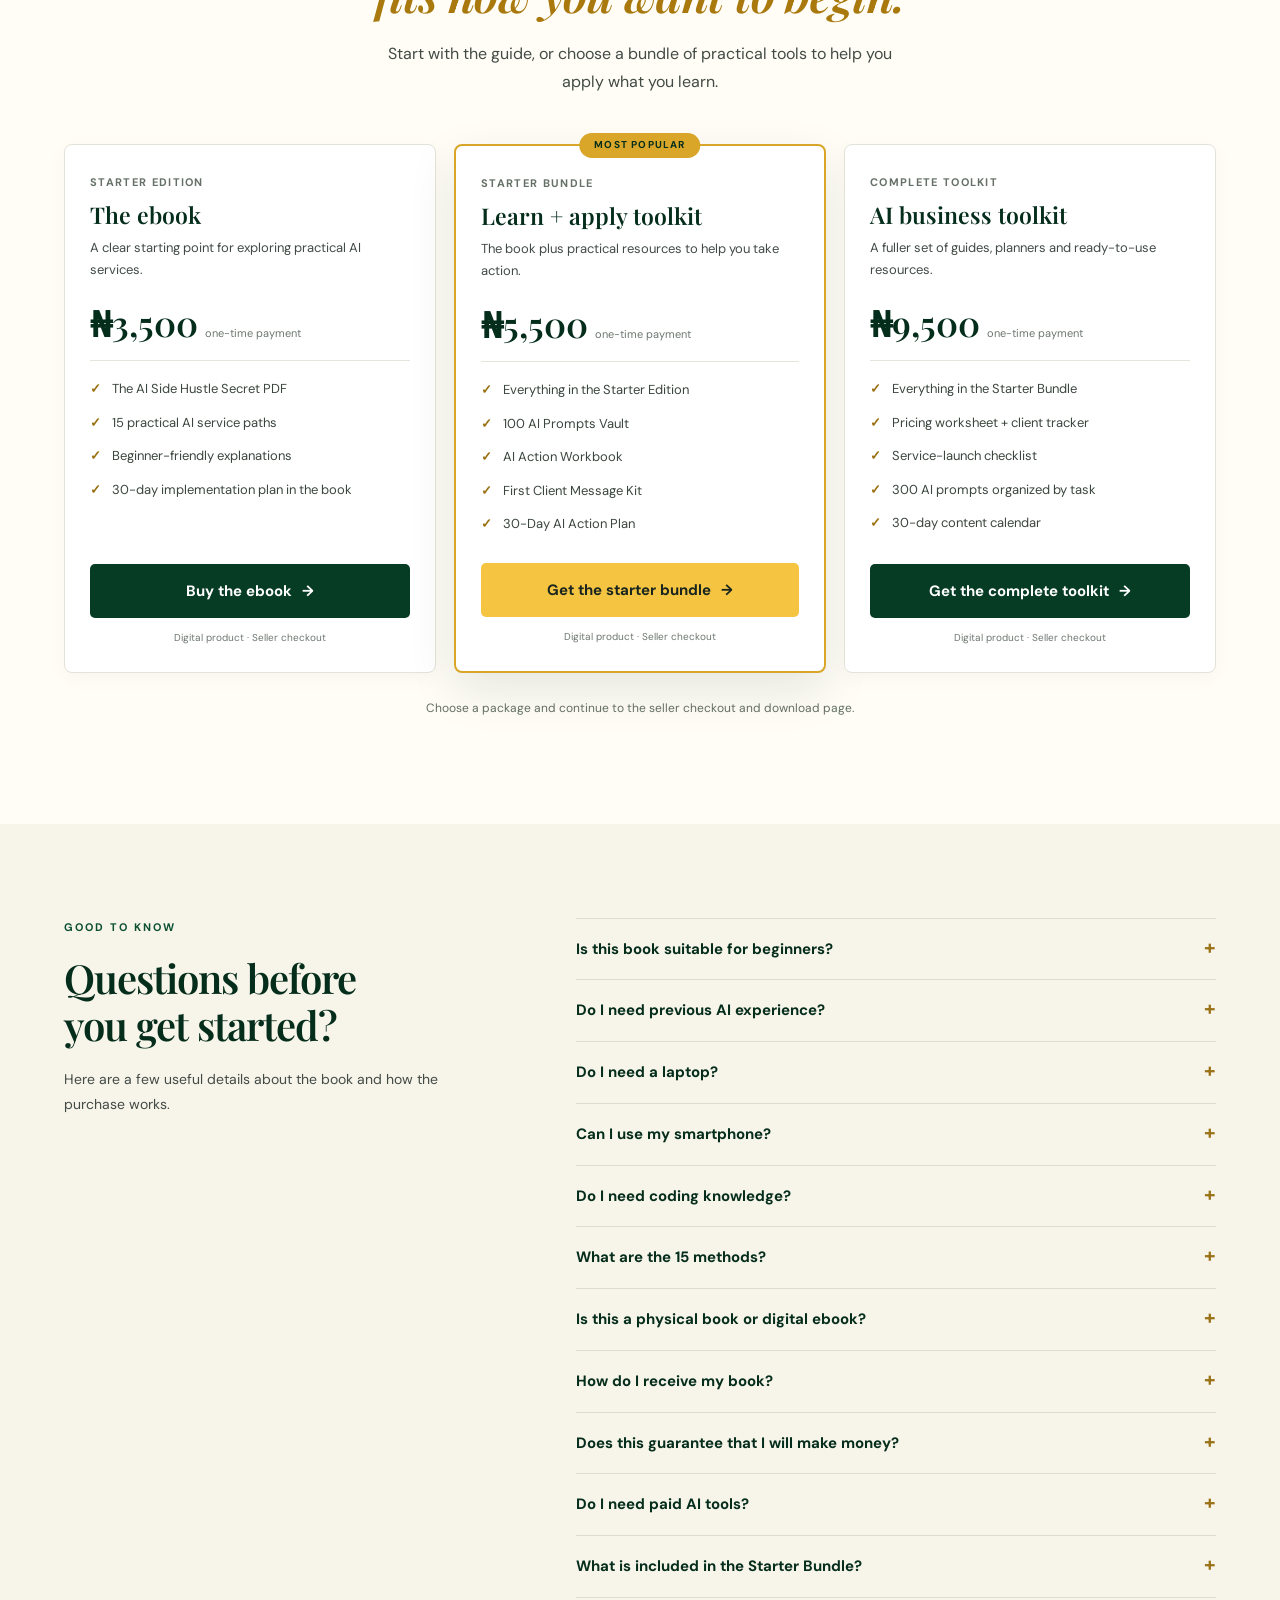
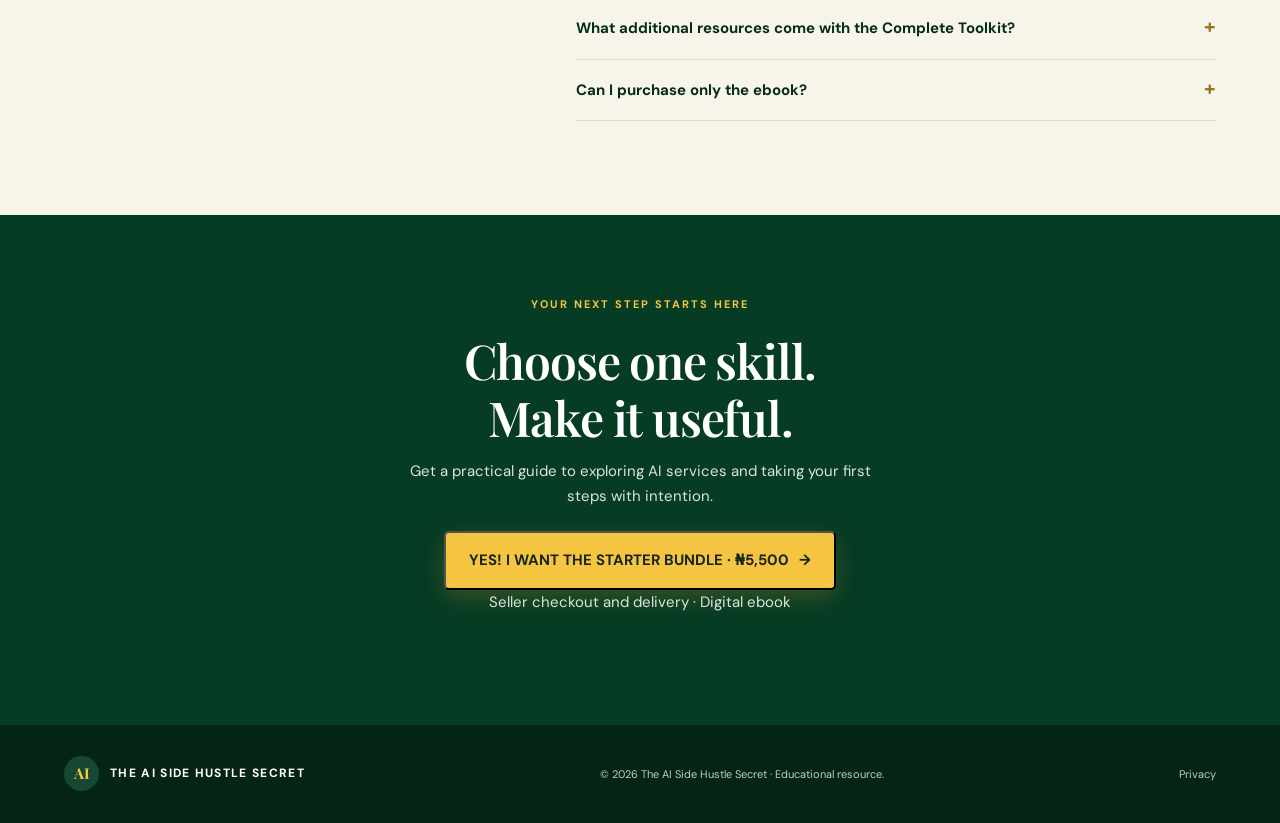
==== commit 16b509f8: "Update author description for clarity and personalization" ====
--- a/index.html
+++ b/index.html
@@ -55,7 +55,7 @@
 
     <section id="how" class="section section-wrap steps-section"><div class="section-intro centered"><p class="eyebrow">A GROUNDED APPROACH</p><h2>Learn a skill. Practise it.<br><em>Put it to work.</em></h2><p>A clear path helps you make progress without pretending results happen overnight.</p></div><div class="steps-grid"><article><span class="step-icon">01</span><h3>Pick one direction</h3><p>Explore the 15 services and choose one that fits your interests, time and access to tools.</p></article><article><span class="step-icon">02</span><h3>Build a small sample</h3><p>Use the prompts and exercises to practise. Create a simple example that shows what you can do.</p></article><article><span class="step-icon">03</span><h3>Talk to real people</h3><p>Use the message kit and action plan to explain your service and learn from customer feedback.</p></article></div><p class="fine-print">This is educational material, not a promise of earnings. Results depend on your skills, effort, market demand and other factors.</p></section>
 
-    <section class="author-section"><div class="section-wrap author-inner"><div class="author-monogram">AI<span>✦</span></div><div><p class="eyebrow">A GUIDE BUILT FOR ACTION</p><h2>Meet your guide</h2><p><strong>Abolarinwa Ibraheem</strong> created this beginner-friendly resource to help readers understand practical AI-enabled services, build digital skills and approach potential customers thoughtfully.</p></div></div></section>
+    <section class="author-section"><div class="section-wrap author-inner"><div class="author-monogram">AI<span>✦</span></div><div><p class="eyebrow">A GUIDE BUILT FOR ACTION</p><h2>Meet your guide</h2><p><strong>I</strong> created this beginner-friendly resource to help readers understand practical AI-enabled services, build digital skills and approach potential customers thoughtfully.</p></div></div></section>
 
     <section class="section section-wrap"><div class="who-layout"><div class="section-intro"><p class="eyebrow">WHO THIS GUIDE IS FOR</p><h2>A practical place to begin.</h2><p>You may find this useful if you are curious about AI and want a grounded way to explore digital work.</p></div><div class="who-list"><span>Students and recent graduates</span><span>People new to AI tools</span><span>Freelancers building their skills</span><span>Aspiring entrepreneurs</span><span>Content creators</span><span>Anyone exploring digital services</span></div></div></section>
 
